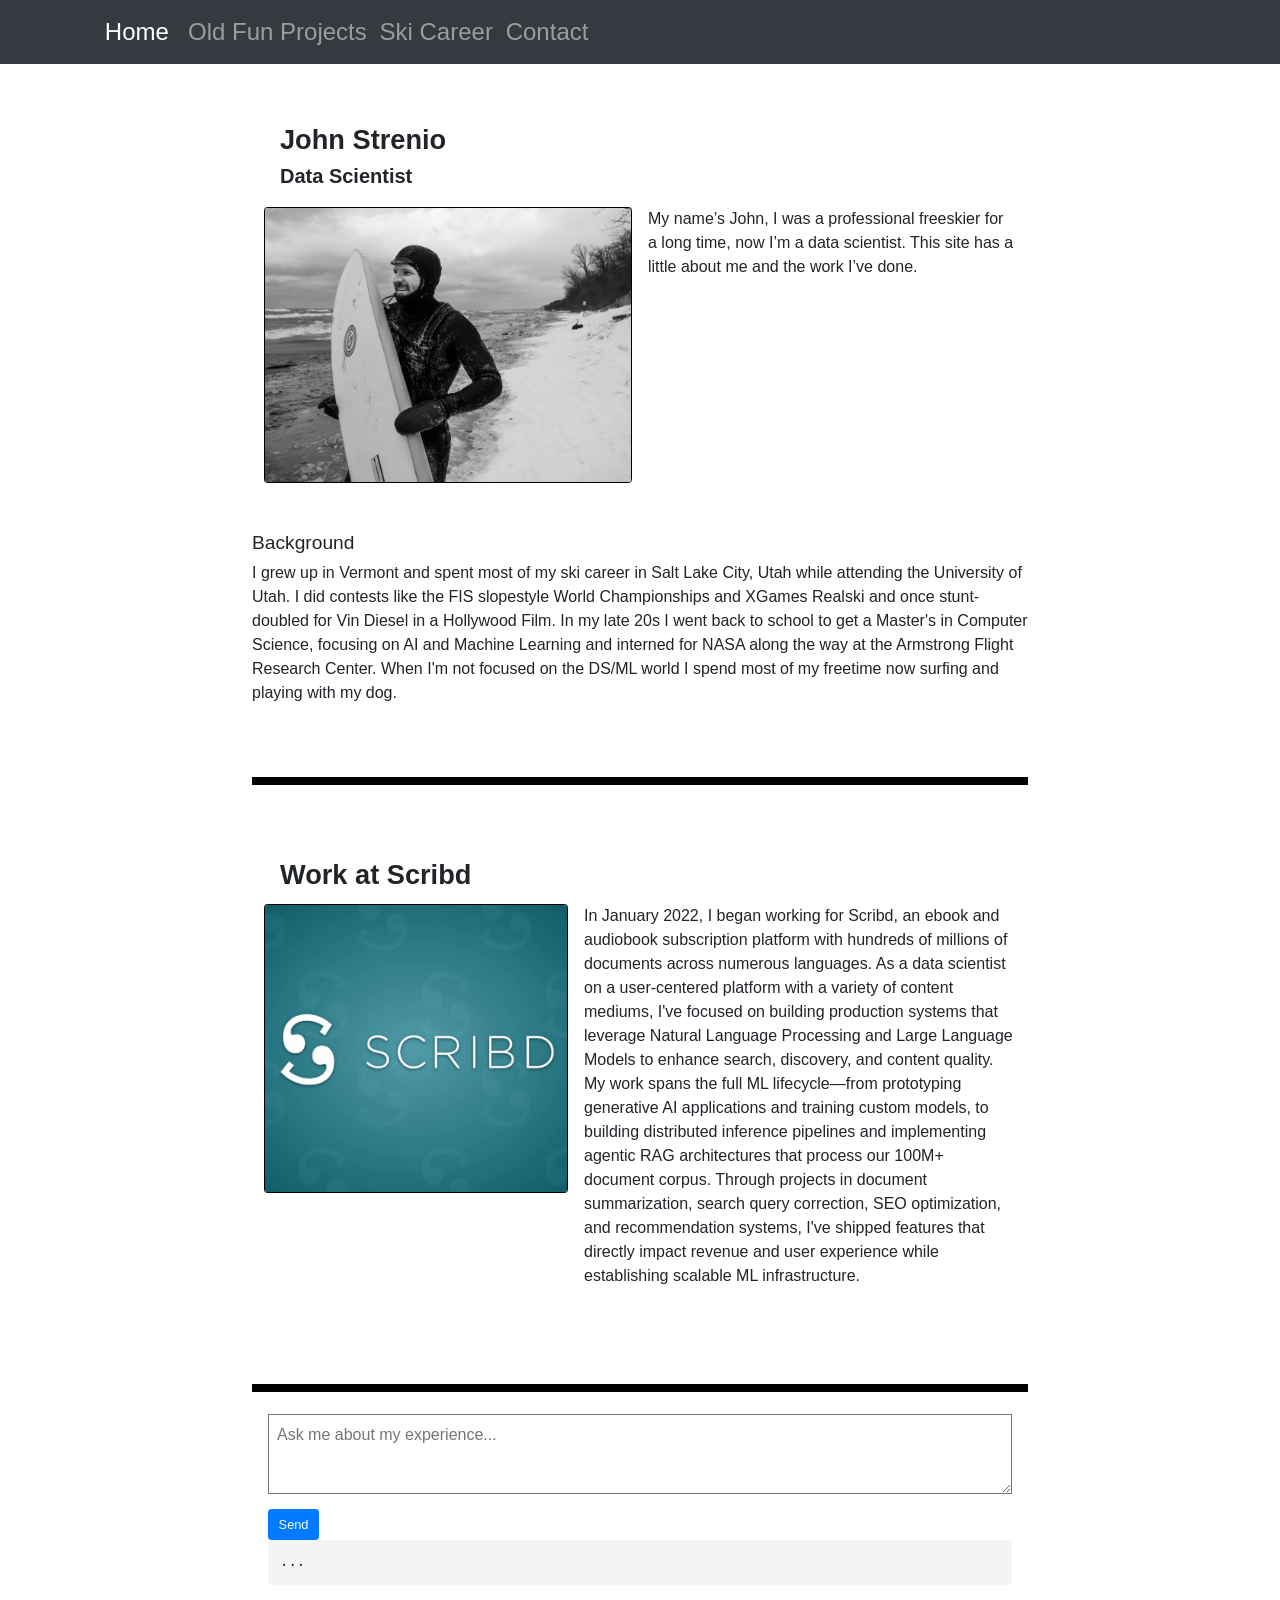
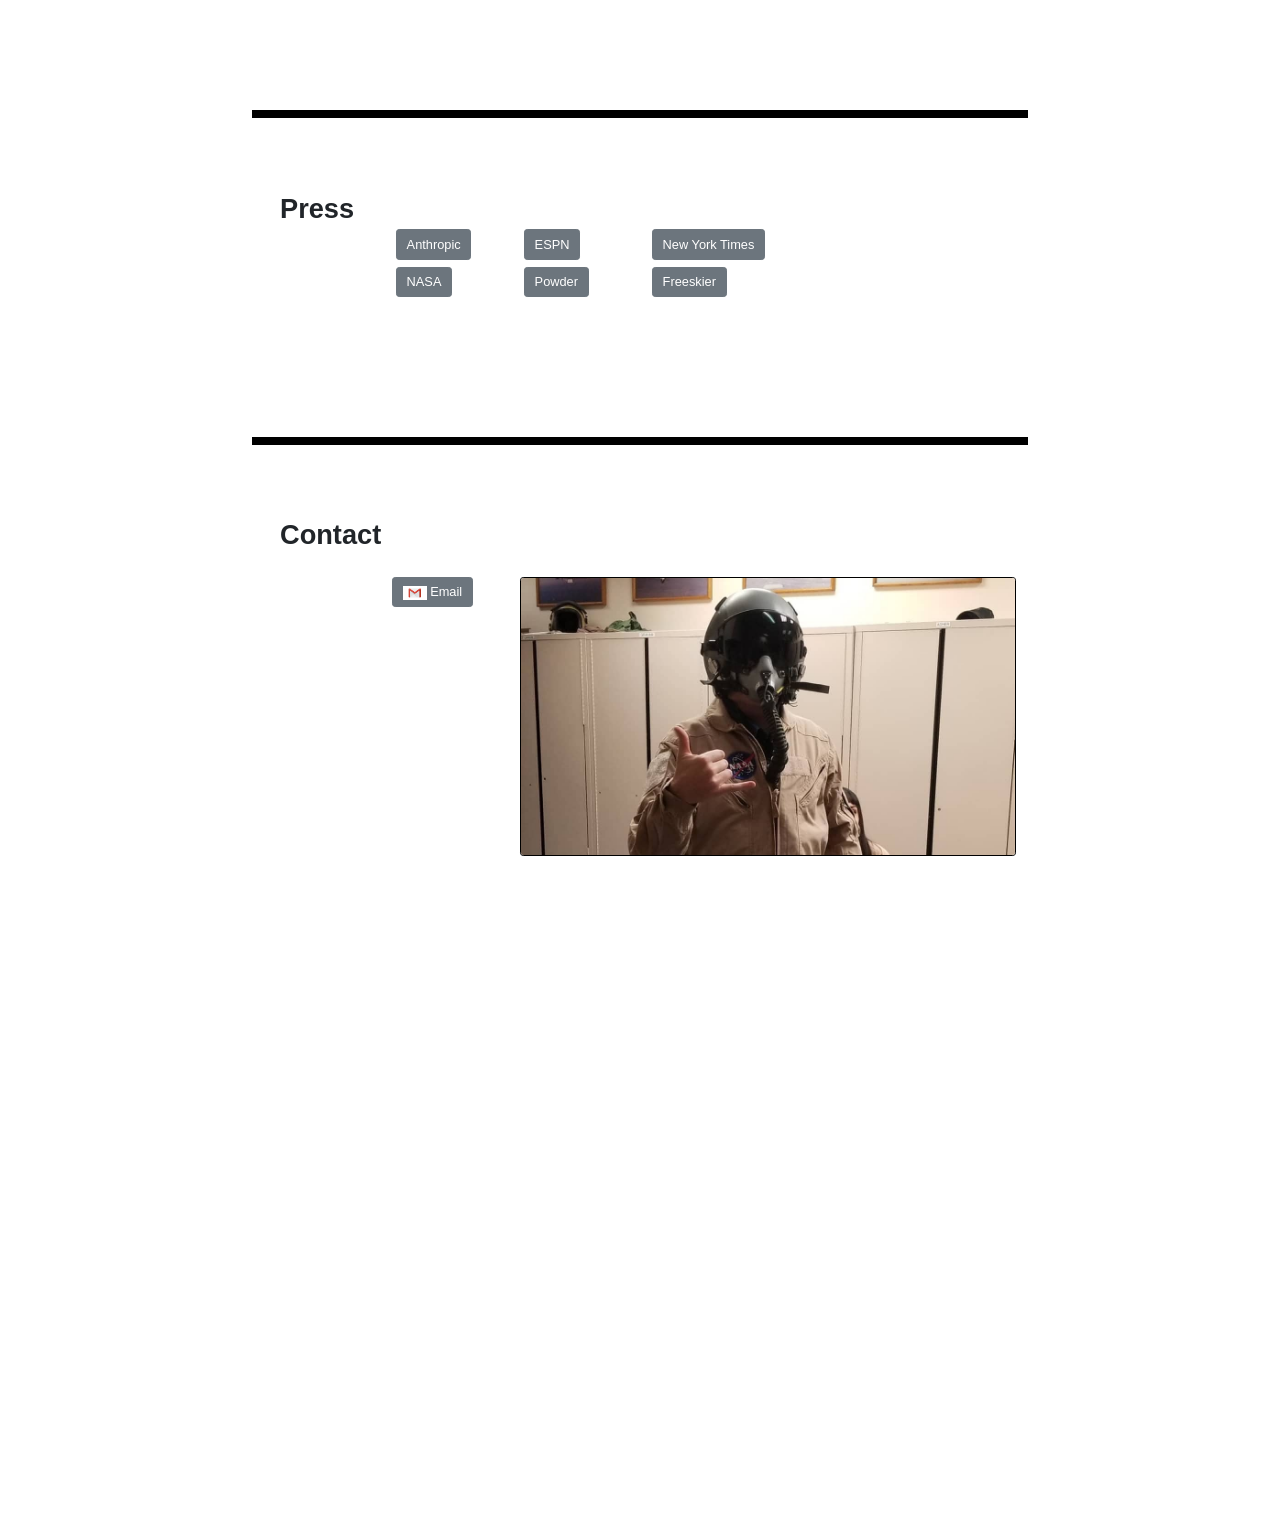
==== index.html @ f80a0fcf "Update index.html" ====
<!doctype html>

<html lang="en">
<head>
  <meta charset="utf-8">

  <title>JohnStrenio.com</title>
  <meta name="description">
  <meta name="author" content="SitePoint">

  <!--Bootstrap-->
  <link
  rel="stylesheet"
  href="https://stackpath.bootstrapcdn.com/bootstrap/4.4.1/css/bootstrap.min.css"
  integrity="sha384-Vkoo8x4CGsO3+Hhxv8T/Q5PaXtkKtu6ug5TOeNV6gBiFeWPGFN9MuhOf23Q9Ifjh"
  crossorigin="anonymous"
/>
<!--Required Scripts for Bootstrap as per 4.4 documentation-->
<script
  src="https://code.jquery.com/jquery-3.4.1.slim.min.js"
  integrity="sha384-J6qa4849blE2+poT4WnyKhv5vZF5SrPo0iEjwBvKU7imGFAV0wwj1yYfoRSJoZ+n"
  crossorigin="anonymous"
></script>
<script
  src="https://cdn.jsdelivr.net/npm/popper.js@1.16.0/dist/umd/popper.min.js"
  integrity="sha384-Q6E9RHvbIyZFJoft+2mJbHaEWldlvI9IOYy5n3zV9zzTtmI3UksdQRVvoxMfooAo"
  crossorigin="anonymous"
></script>
<script
  src="https://stackpath.bootstrapcdn.com/bootstrap/4.4.1/js/bootstrap.min.js"
  integrity="sha384-wfSDF2E50Y2D1uUdj0O3uMBJnjuUD4Ih7YwaYd1iqfktj0Uod8GCExl3Og8ifwB6"
  crossorigin="anonymous"
></script>

  <link rel="stylesheet" href="index.css?v=1.0">
  <script src="index.js"></script>
  <link rel="shortcut icon" href="favicon12.png" type="image/png" />
  
</head>

<!-- Google tag (gtag.js) -->
<script async src="https://www.googletagmanager.com/gtag/js?id=G-HTJ686P290"></script>
<script>
  history = [{ q: lastQuestion, a: lastAnswer }];
  window.dataLayer = window.dataLayer || [];
  function gtag(){dataLayer.push(arguments);}
  gtag('js', new Date());

  gtag('config', 'G-HTJ686P290');
</script>

<body class="body entire-webpage">
  <nav class="navbar fixed-top navbar-expand-lg navbar-dark bg-dark">
    <div class="container navbar_container">

      <a class="navbar-brand" href="index.html">Home</a>
      <button class="navbar-toggler" type="button" data-toggle="collapse" data-target="#navbarSupportedContent" aria-controls="navbarSupportedContent" aria-expanded="false" aria-label="Toggle navigation">
        <span class="navbar-toggler-icon"></span>
      </button>
    
      <div class="collapse navbar-collapse" id="navbarSupportedContent">
        <ul class="navbar-nav mr-auto">
          <li class="nav-item">
            <a class="nav-link text-nowrap" href="projects.html">Old Fun Projects</a>
          </li>
          <li class="nav-item">
            <a class="nav-link text-nowrap" href="ski.html">Ski Career</a>
          </li>
          <li class="nav-item">
            <a class="nav-link text-nowrap" href="index.html#contact">Contact</a>
          </li>
        </ul>
      </div>

    </div>
  </nav>


<div class="container bg-grey">

  <div class="section">
    <div class="row">
      <div class="col header">
        John Strenio 
      </div>
    </div>
    <div class="row">
      <div class="header2 col">
        Data Scientist 
      </div>
    </div>
    <div class="row">
      <div class="col col-6"> 
        <img src="images/lake_surf.jpg" class="img-fluid rounded" alt="Responsive image">
      </div>
      <div class="col col-6">
        My name’s John, I was a professional freeskier for a long time, now I’m a data scientist. This site has a little about me and the work I’ve done.
      </div>
    </div>
  </div>


  <h4>Background</h4>
  I grew up in Vermont and spent most of my ski career in Salt Lake City, Utah while attending the University of Utah. I did contests like the FIS slopestyle World Championships and XGames Realski and once stunt-doubled for Vin Diesel in a Hollywood Film.
  In my late 20s I went back to school to get a Master's in Computer Science, focusing on AI and Machine Learning and interned for NASA along the way at the Armstrong Flight Research Center.
  When I'm not focused on the DS/ML world I spend most of my freetime now surfing and playing with my dog.

  <h3 class="full-width"><div class="bar">&nbsp</div></h3>


  <div class="section">
    <a name="nasa"></a>
    <div class="row">
      <div class="col header">Work at Scribd</div>
    </div>
    <div class="row">
      <div class="col col-5">
        <img src="images/scribd_logo.jpg" class="img-fluid rounded" alt="Responsive image">
      </div>
      <div class="col col-7">
        In January 2022, I began working for Scribd, an ebook and audiobook subscription platform with hundreds of millions of documents across numerous languages. As a data scientist on a user-centered platform with a variety of content mediums, I've focused on building production systems that leverage Natural Language Processing and Large Language Models to enhance search, discovery, and content quality. My work spans the full ML lifecycle—from prototyping generative AI applications and training custom models, to building distributed inference pipelines and implementing agentic RAG architectures that process our 100M+ document corpus. Through projects in document summarization, search query correction, SEO optimization, and recommendation systems, I've shipped features that directly impact revenue and user experience while establishing scalable ML infrastructure.
      </div>
    </div>
  </div>

  <h3 class="full-width"><div class="bar">&nbsp</div></h3>

<!-- Put this CSS in your <head> to fix the wrapping and size -->
<style>
  #q { width: 100%; height: 100px; margin-bottom: 10px; padding: 10px; }
  #out { 
    white-space: pre-wrap; 
    word-wrap: break-word; 
    background: #f4f4f4; 
    padding: 15px; 
    border-radius: 5px; 
    width: 100%;
    min-height: 50px;
  }
</style>

<div class="section">
  <textarea id="q" placeholder="Ask me about my experience..."></textarea>
  <button class="btn btn-primary" onclick="ask()">Send</button>
  <pre id="out">...</pre>
</div>

<script>
let lastQA = null;

async function ask() {
  const q = document.getElementById("q").value;
  const out = document.getElementById("out");
  out.textContent = "Thinking...";

  const res = await fetch("https://jstrenio-github-io.vercel.app/api/chat", {
    method: "POST",
    headers: { "Content-Type": "application/json" },
    body: JSON.stringify({ question: q })
    // body: JSON.stringify({
    //   question: q,
    //   history: lastQA ? [lastQA] : []
    // })
  });

  const data = await res.json();

  out.textContent = data.answer || "No response received.";

  // store last Q/A AFTER response
  
  lastQA = { q: q, a: data.answer };
}
</script>

  <h3 class="full-width"><div class="bar">&nbsp</div></h3>


  <div class="section">
    <div class="row">
      <div class="col header">Press</div>
    </div>

    <!-- Row 1 -->
    <div class="row g-2">
      <div class="col-2">&nbsp;</div>

      <div class="col-2">
        <a class="btn btn-secondary" href="https://www.anthropic.com/customers/scribd" target="_blank">Anthropic</a>
      </div>

      <div class="col-2">
        <a class="btn btn-secondary" href="https://web.archive.org/web/20111024145940/http://espn.go.com/action/freeskiing/blog/_/post/7140792/lj-strenio-traveling-circus" target="_blank">ESPN</a>
      </div>

      <div class="col-2">
        <a class="btn btn-secondary text-nowrap" href="https://www.nytimes.com/2017/01/18/movies/xxx-the-return-of-xander-cage-extreme-stunts-vin-diesel.html" target="_blank">New York Times</a>
      </div>

      <div class="col-2">&nbsp;</div>
      <div class="col-2">&nbsp;</div>
    </div>

    <!-- Row 2 -->
    <div class="row g-2 mt-2">
      <div class="col-2">&nbsp;</div>

      <div class="col-2">
        <a class="btn btn-secondary" href="https://ntrs.nasa.gov/citations/20190034168" target="_blank">NASA</a>
      </div>

      <div class="col-2">
        <a class="btn btn-secondary" href="https://web.archive.org/web/20190812235729/https://www.powder.com/interview/urban-ski-legend-lj-strenio-is-going-to-work-for-nasa/" target="_blank">Powder</a>
      </div>

      <div class="col-2">
        <a class="btn btn-secondary" href="https://freeskier.com/videos/every-single-crash-from-the-making-of-lj-strenios-x-games-real-ski-edit" target="_blank">Freeskier</a>
      </div>

      <div class="col-2">&nbsp;</div>
      <div class="col-2">&nbsp;</div>
    </div>
  </div>


  <h3 class="full-width"><div class="bar">&nbsp</div></h3>


  <div class="section" id="contact">
    <div class="row">
      <div class="col header">Contact</div>
    </div>

    <div class="row mt-3">
      <div class="col col-2"></div>

      <div class="col col-2">
        <a class="btn btn-secondary" href="mailto:johnstrenio@gmail.com" target="_blank">
          <img src="images/gmail.jpg" width="30" /> Email
        </a>
      </div>

      <div class="col col-8">
        <img src="images/shaka.jpg" class="img-fluid rounded" alt="Responsive image">
      </div>
    </div>
  </div>

</div>

</body>

</html>
---- index.css ----
.body {
    background-color: white;
    padding-top: 70px;
    /* background-image: url('images/rainier2b.jpg'); */
    font-size: 20px;
    
  }

  .section {
    min-height: 300px;
    padding: 20px;

  }

  .col {
      /* border: solid black 1px; */
      background: white;
      padding: 10px;
  }

  .img-fluid {
    border: 1px solid black;
    margin: auto;
    margin-bottom: 30px;

  }

  .video {
    border: 1px solid black;
    display: block;
    margin: 0 auto;
    margin-bottom: 60px;
  }

  .header {
      font-size: 34px;
      font-weight: bold;
      padding-left: 30px;
      padding-top: 60px;
      padding-bottom: 0px;
  }

  .header2 {
    font-size: 25px;
    font-weight: bold;
    padding-left: 30px;
    background: white;
    padding-top: 0px;
}

  .project_header {
    font-size: 26px;
    font-weight: bold;
    padding-top: 50px;
    background: white;
    border-top: 10px solid white;
    border-left: 10px solid white;
    border-right: 10px solid white;
}

  .carousel-control-prev-icon,
.carousel-control-next-icon {
  height: 100px;
  width: 100px;
  background-size: 100%, 100%;
  background-image: none;
}

.carousel-control-next-icon:after
{
  content: '>';
  font-size: 55px;
  color: black;
}

.carousel-control-prev-icon:after {
  content: '<';
  font-size: 55px;
  color: black;
}

.carousel-indicators li {
    display: inline-block;
    width: 12%;
    height: 10px;
    margin: 2px;
    background-color: #000000;  
}
.carousel-indicators .active {
    width: 12%;
    height: 10px;
    margin: 2px;
    background-color: #000000;
}

.navbar {
  font-size: 100%;
  min-height: 80px;

}

.navbar-brand{
  font-size: 100% !important;
}
/* ======================================= */
.dropdown-submenu{
  position: relative;
}
.dropdown-submenu a::after{
  transform: rotate(-90deg);
  position: absolute;
  right: 3px;
  top: 40%;
}
.dropdown-submenu:hover .dropdown-menu, .dropdown-submenu:focus .dropdown-menu{
  display: flex;
  flex-direction: column;
  position: absolute !important;
  margin-top: -30px;
  left: 100%;
}
@media (max-width: 992px) {
  .dropdown-menu{
      width: 50%;
  }
  .dropdown-menu .dropdown-submenu{
      width: auto;
  }
}


.entire-webpage{
  zoom: 0.8;
}
/* =================================================== */

@media (min-width: 768px) {
   .container, .container-lg, .container-md, .container-sm, .container-xl {
    max-width: 100%;
    font-size: 135%; 
  }
  .navbar_container {
    margin-left: 20px;
    margin-right: 20px;
    width: 90%;
  }
}

@media (min-width: 992px) {
   .container, .container-lg, .container-md, .container-sm, .container-xl {
    max-width: 1000px;
    font-size: 100%;
  }
  .navbar_container {
    margin-left: 20px;
    width: 40%;
    max-height:30px;
  }
}

@media (min-width: 576px) {
  .navbar_container {
    margin-left: 100px;
    margin-right: 100px;
  }
  .navbar-toggler-icon {
    height: 100px !important;
    width: 80px !important;
  }
  .navbar .container, .container-lg, .container-md, .container-sm, .container-xl {
    max-width: 100%;
    font-size: 30px !important;
  }
  .navbar-brand .navbar-toggler .icon-bar{
    font-size: 200% !important;
    height: 100px !important;
  }

}

.full-width {
  width: 100%;
  height: 10px;
  background: rgb(0, 0, 0);
  margin-top: 90px;
}
/* .wrap {
  width: 80%;
  max-width: 24em;
  margin: 150px;
  /* padding: 0.25em 0.625em; */
} */
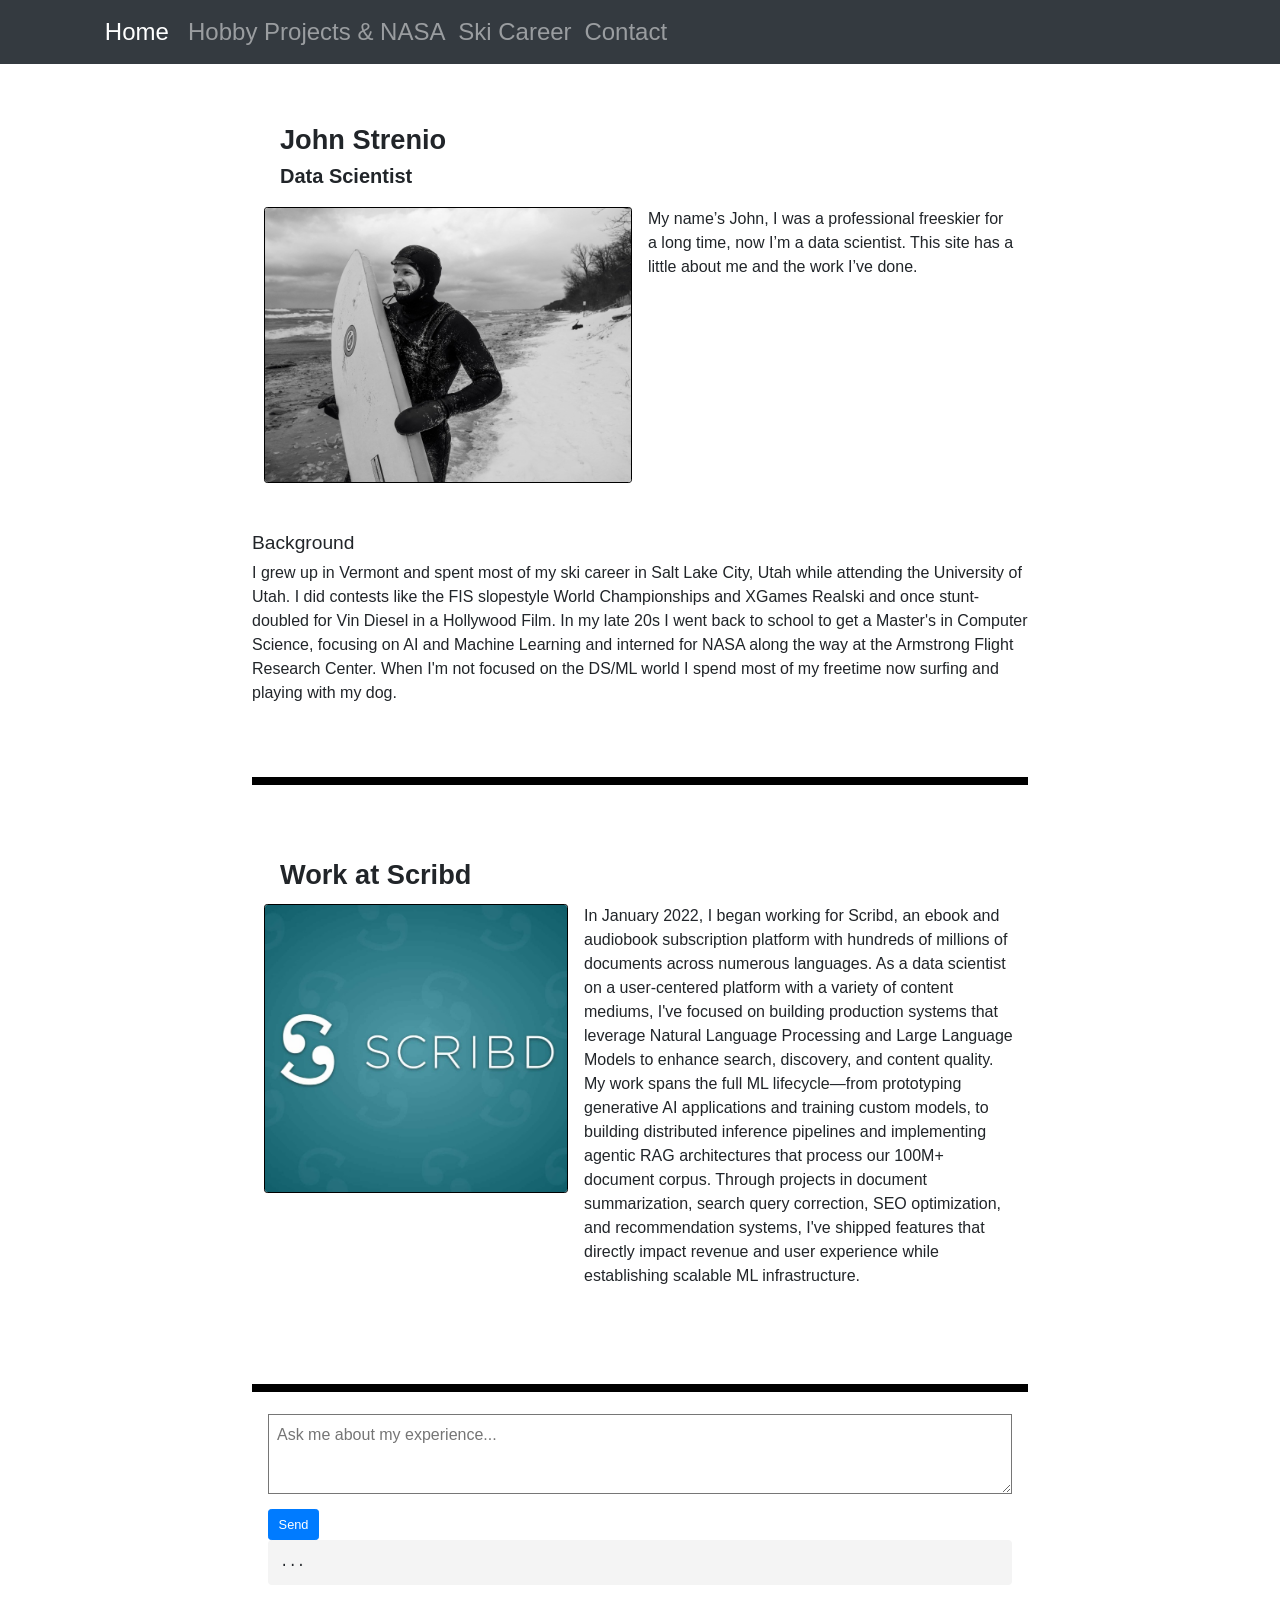
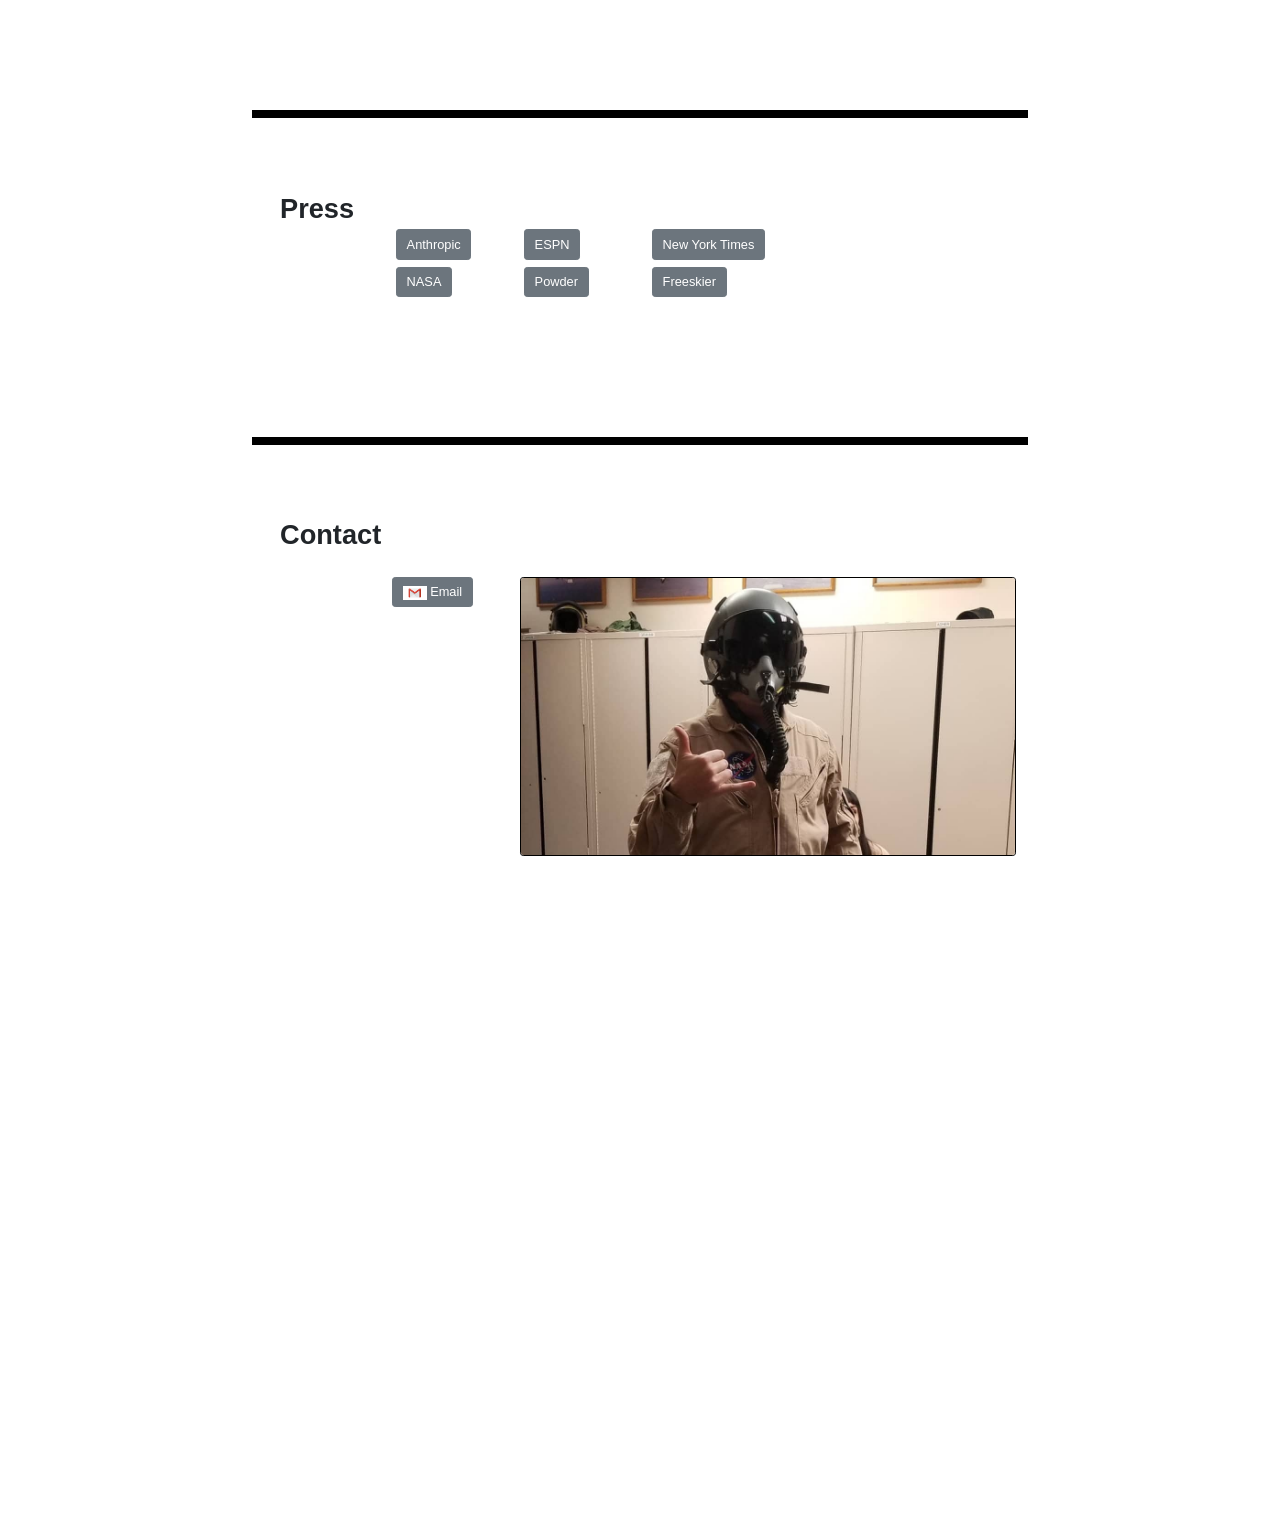
==== commit 55667d4f: "Update index.html" ====
--- a/index.html
+++ b/index.html
@@ -41,7 +41,6 @@
 <!-- Google tag (gtag.js) -->
 <script async src="https://www.googletagmanager.com/gtag/js?id=G-HTJ686P290"></script>
 <script>
-  history = [{ q: lastQuestion, a: lastAnswer }];
   window.dataLayer = window.dataLayer || [];
   function gtag(){dataLayer.push(arguments);}
   gtag('js', new Date());
@@ -61,7 +60,7 @@
       <div class="collapse navbar-collapse" id="navbarSupportedContent">
         <ul class="navbar-nav mr-auto">
           <li class="nav-item">
-            <a class="nav-link text-nowrap" href="projects.html">Old Fun Projects</a>
+            <a class="nav-link text-nowrap" href="projects.html">Hobby Projects & NASA</a>
           </li>
           <li class="nav-item">
             <a class="nav-link text-nowrap" href="ski.html">Ski Career</a>
@@ -146,30 +145,20 @@
 </div>
 
 <script>
-let lastQA = null;
-
 async function ask() {
   const q = document.getElementById("q").value;
   const out = document.getElementById("out");
   out.textContent = "Thinking...";
 
+  // Points specifically to your production Vercel API
   const res = await fetch("https://jstrenio-github-io.vercel.app/api/chat", {
     method: "POST",
     headers: { "Content-Type": "application/json" },
     body: JSON.stringify({ question: q })
-    // body: JSON.stringify({
-    //   question: q,
-    //   history: lastQA ? [lastQA] : []
-    // })
   });
 
   const data = await res.json();
-
   out.textContent = data.answer || "No response received.";
-
-  // store last Q/A AFTER response
-  
-  lastQA = { q: q, a: data.answer };
 }
 </script>
 
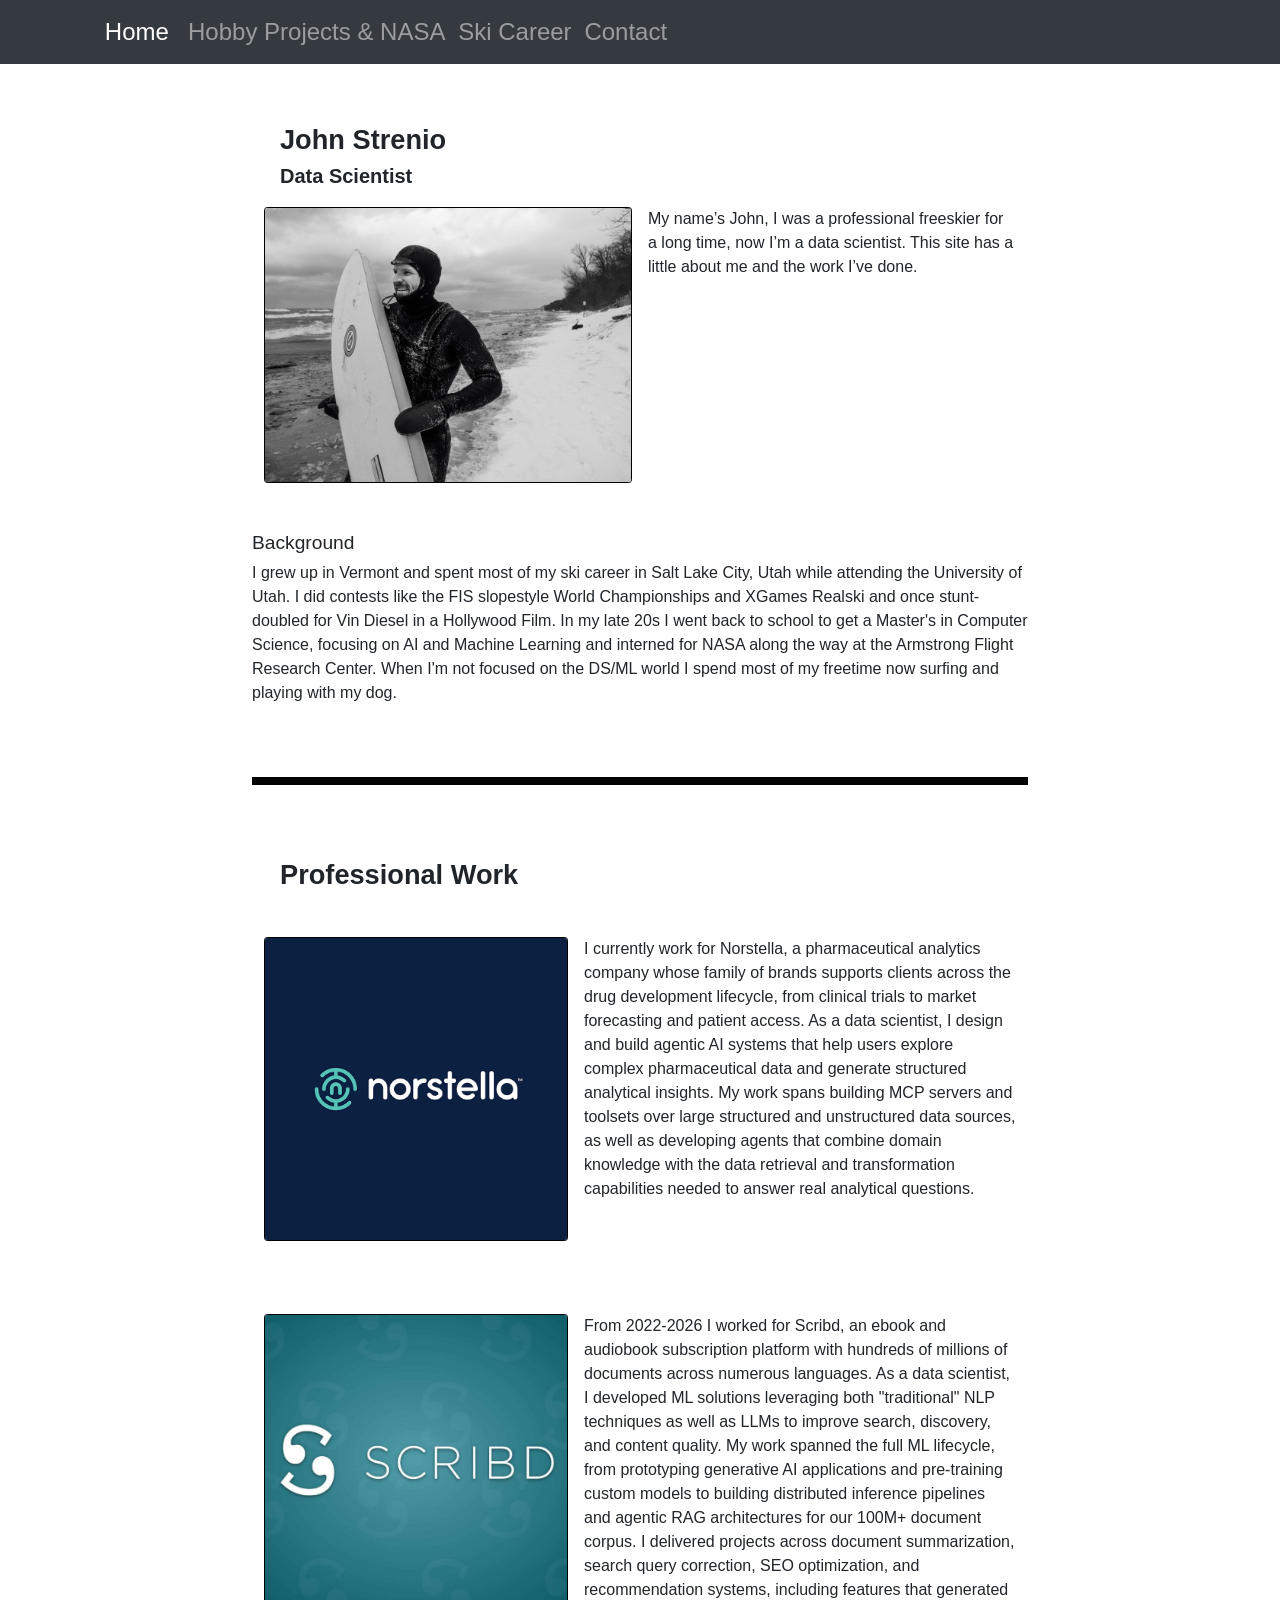
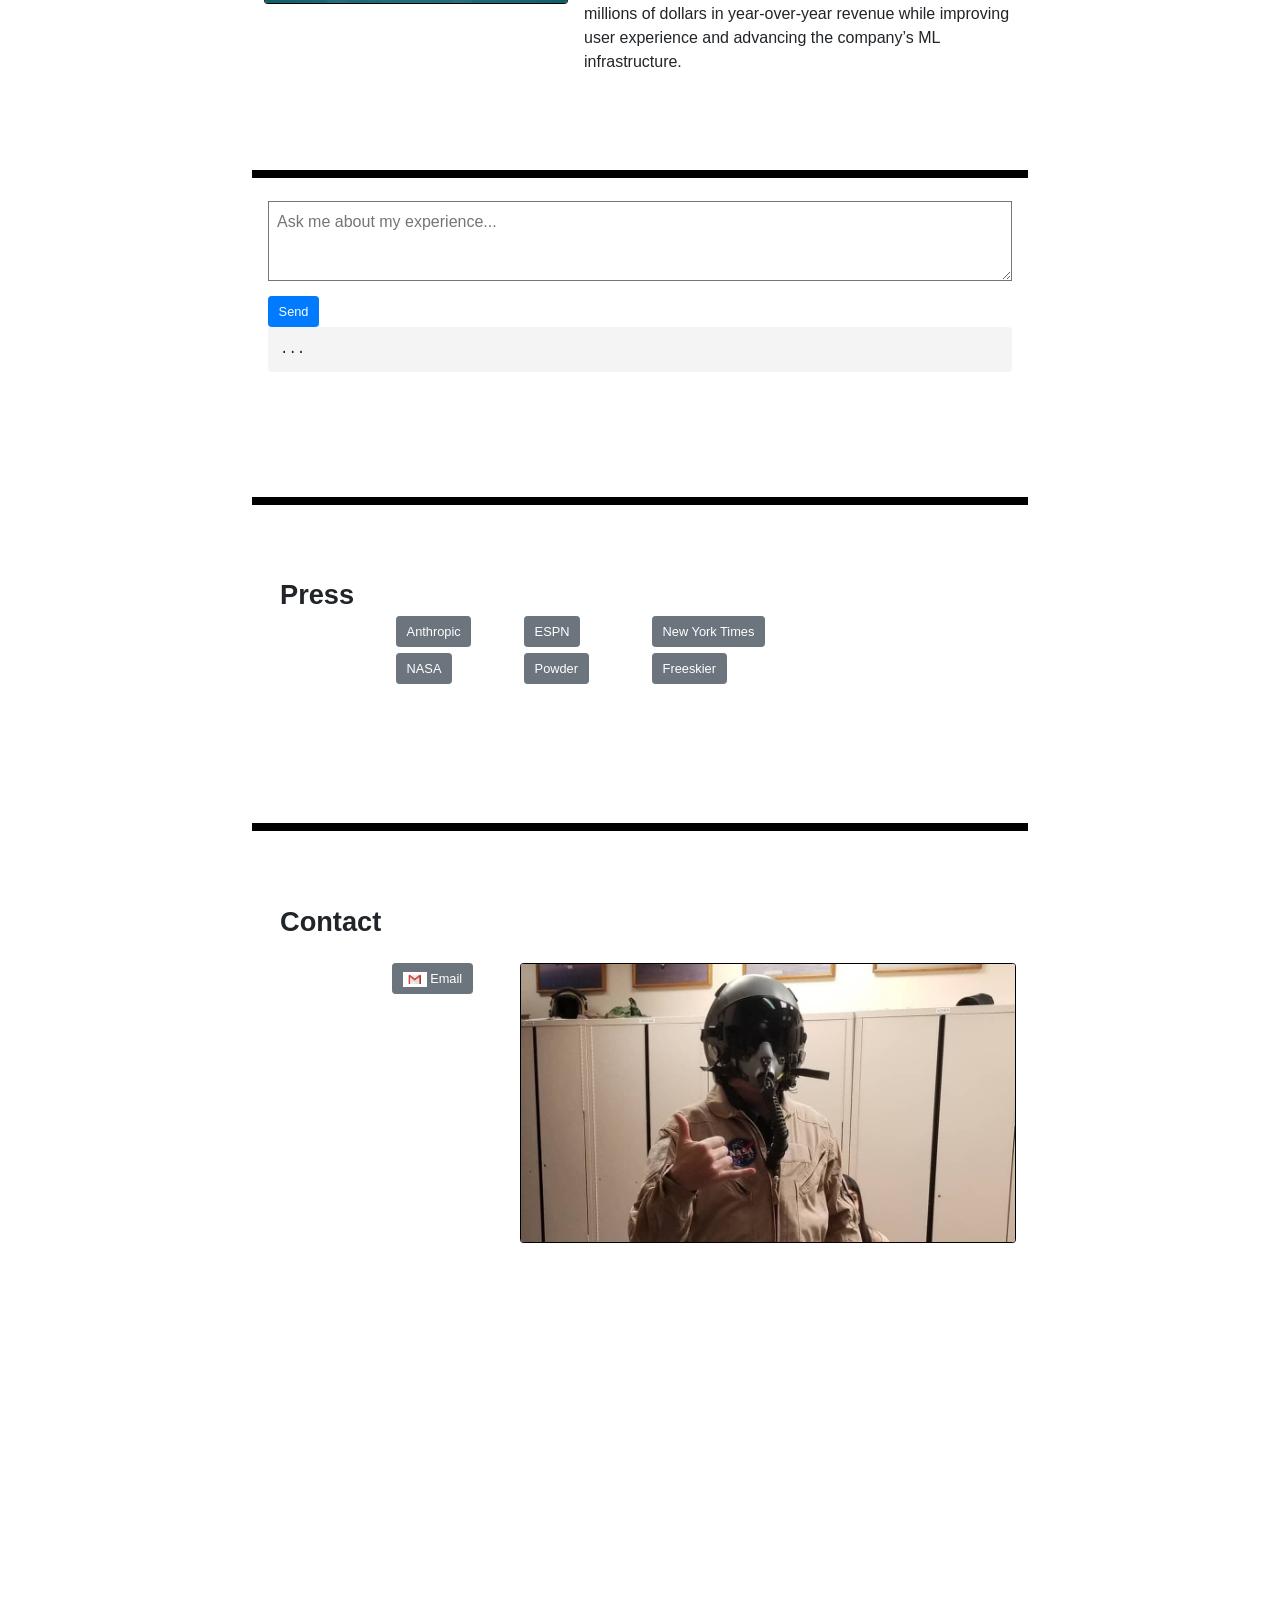
==== commit aa6343ca: "updated work experinece" ====
--- a/index.html
+++ b/index.html
@@ -110,14 +110,25 @@
   <div class="section">
     <a name="nasa"></a>
     <div class="row">
-      <div class="col header">Work at Scribd</div>
-    </div>
+      <div class="col header">Professional Work</div>
+    </div>
+    <h3>&nbsp &nbsp</h3>
+    <div class="row">
+      <div class="col col-5">
+        <img src="images/norstella_logo.jpg" class="img-fluid rounded" alt="Responsive image">
+      </div>
+      <div class="col col-7">
+        I currently work for Norstella, a pharmaceutical analytics company whose family of brands supports clients across the drug development lifecycle, from clinical trials to market forecasting and patient access. As a data scientist, I design and build agentic AI systems that help users explore complex pharmaceutical data and generate structured analytical insights. My work spans building MCP servers and toolsets over large structured and unstructured data sources, as well as developing agents that combine domain knowledge with the data retrieval and transformation capabilities needed to answer real analytical questions.
+      </div>
+    </div>
+    <h3>&nbsp &nbsp</h3>
+
     <div class="row">
       <div class="col col-5">
         <img src="images/scribd_logo.jpg" class="img-fluid rounded" alt="Responsive image">
       </div>
       <div class="col col-7">
-        In January 2022, I began working for Scribd, an ebook and audiobook subscription platform with hundreds of millions of documents across numerous languages. As a data scientist on a user-centered platform with a variety of content mediums, I've focused on building production systems that leverage Natural Language Processing and Large Language Models to enhance search, discovery, and content quality. My work spans the full ML lifecycle—from prototyping generative AI applications and training custom models, to building distributed inference pipelines and implementing agentic RAG architectures that process our 100M+ document corpus. Through projects in document summarization, search query correction, SEO optimization, and recommendation systems, I've shipped features that directly impact revenue and user experience while establishing scalable ML infrastructure.
+        From 2022-2026 I worked for Scribd, an ebook and audiobook subscription platform with hundreds of millions of documents across numerous languages. As a data scientist, I developed ML solutions leveraging both "traditional" NLP techniques as well as LLMs to improve search, discovery, and content quality. My work spanned the full ML lifecycle, from prototyping generative AI applications and pre-training custom models to building distributed inference pipelines and agentic RAG architectures for our 100M+ document corpus. I delivered projects across document summarization, search query correction, SEO optimization, and recommendation systems, including features that generated millions of dollars in year-over-year revenue while improving user experience and advancing the company’s ML infrastructure.
       </div>
     </div>
   </div>
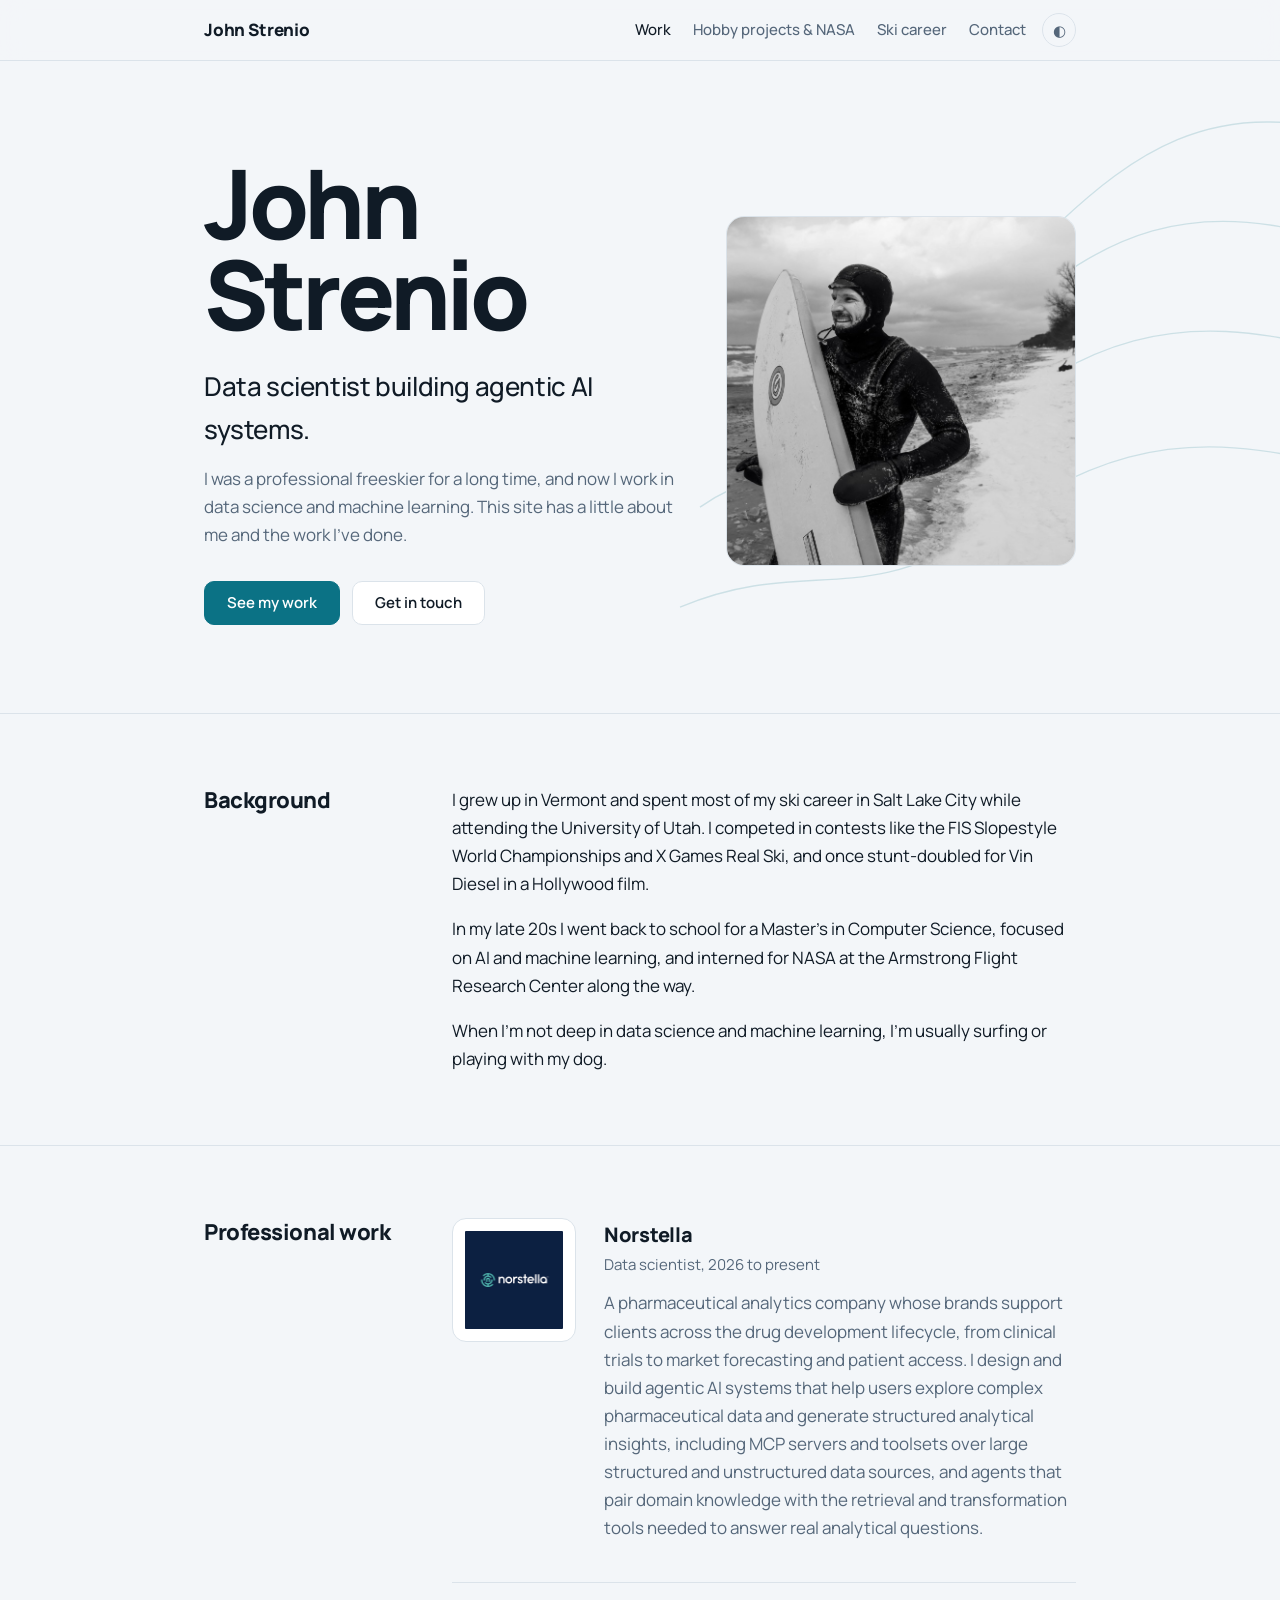
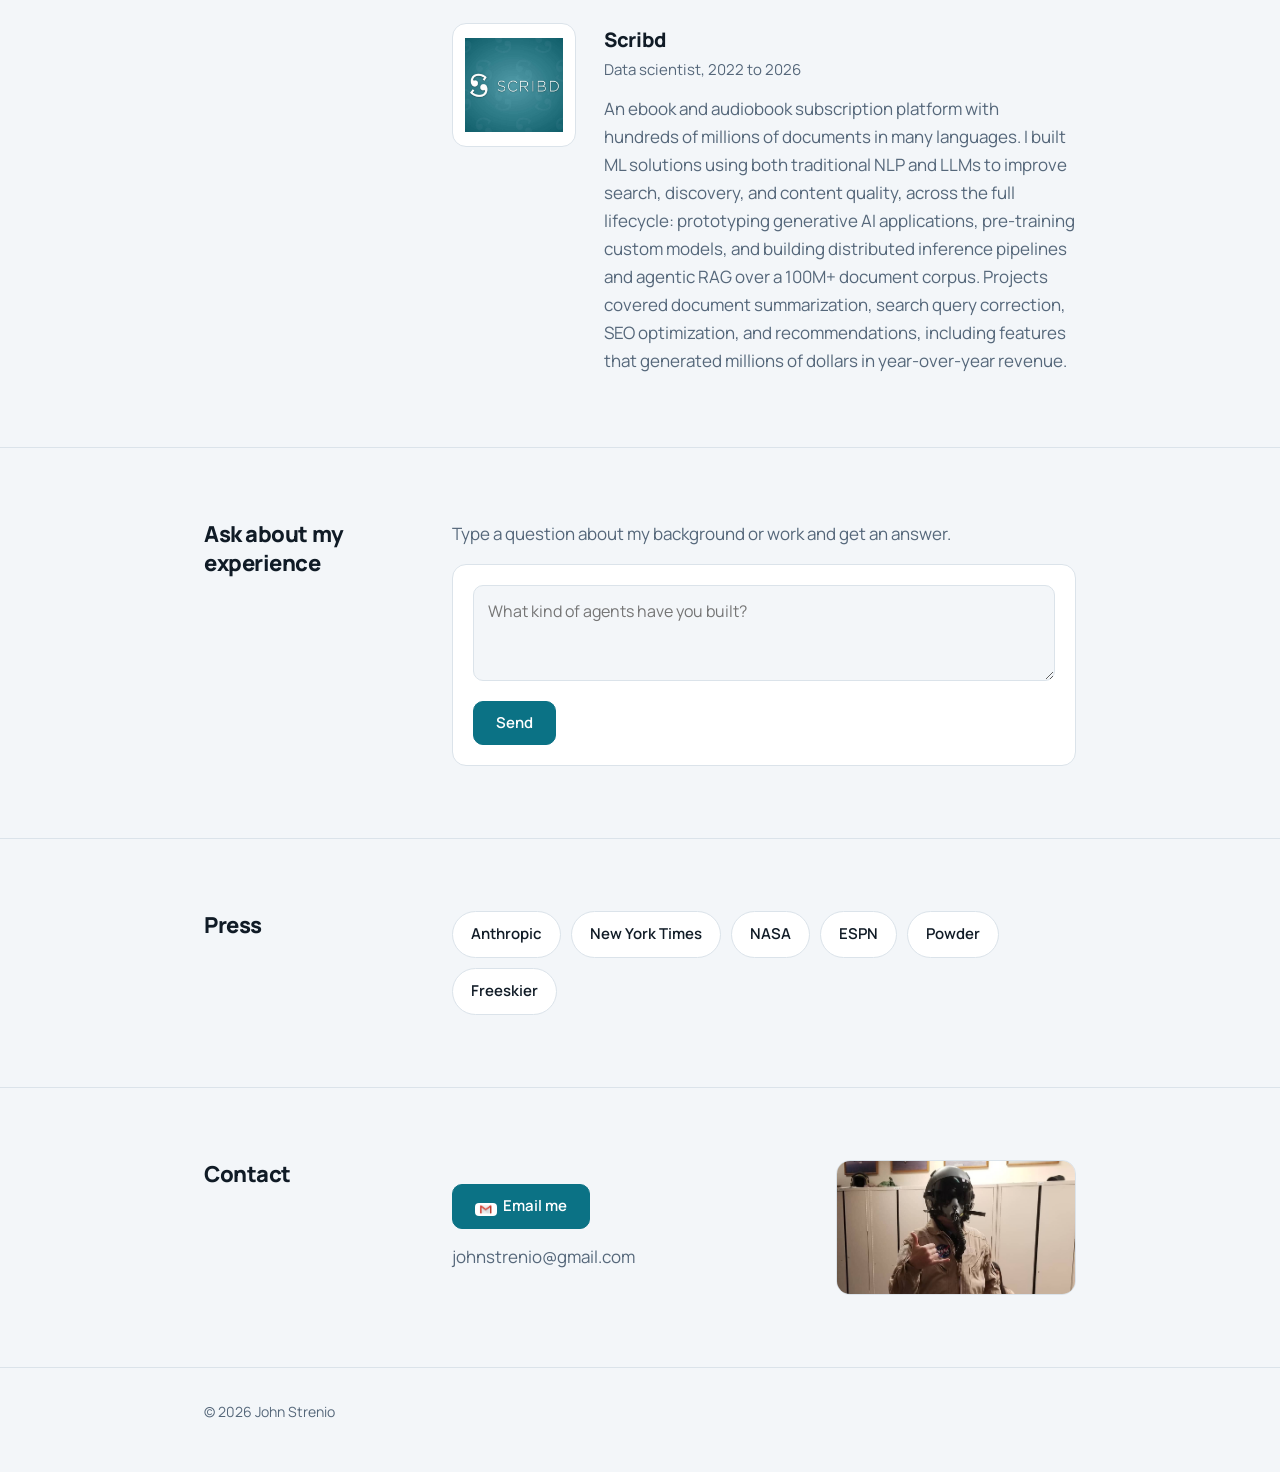
==== commit 5f4c39f6: "restyling" ====
--- a/index.html
+++ b/index.html
@@ -1,253 +1,94 @@
 <!doctype html>
-
 <html lang="en">
 <head>
-  <meta charset="utf-8">
+<meta charset="utf-8">
+<meta name="viewport" content="width=device-width, initial-scale=1">
+<title>John Strenio | Data Scientist</title>
+<meta name="description" content="John Strenio is a data scientist building agentic AI systems. Former professional freeskier.">
+<link rel="shortcut icon" href="favicon12.png" type="image/png">
+<link rel="preconnect" href="https://fonts.googleapis.com">
+<link rel="preconnect" href="https://fonts.gstatic.com" crossorigin>
+<link href="https://fonts.googleapis.com/css2?family=Manrope:wght@400;500;600;800&display=swap" rel="stylesheet">
 
-  <title>JohnStrenio.com</title>
-  <meta name="description">
-  <meta name="author" content="SitePoint">
-
-  <!--Bootstrap-->
-  <link
-  rel="stylesheet"
-  href="https://stackpath.bootstrapcdn.com/bootstrap/4.4.1/css/bootstrap.min.css"
-  integrity="sha384-Vkoo8x4CGsO3+Hhxv8T/Q5PaXtkKtu6ug5TOeNV6gBiFeWPGFN9MuhOf23Q9Ifjh"
-  crossorigin="anonymous"
-/>
-<!--Required Scripts for Bootstrap as per 4.4 documentation-->
-<script
-  src="https://code.jquery.com/jquery-3.4.1.slim.min.js"
-  integrity="sha384-J6qa4849blE2+poT4WnyKhv5vZF5SrPo0iEjwBvKU7imGFAV0wwj1yYfoRSJoZ+n"
-  crossorigin="anonymous"
-></script>
-<script
-  src="https://cdn.jsdelivr.net/npm/popper.js@1.16.0/dist/umd/popper.min.js"
-  integrity="sha384-Q6E9RHvbIyZFJoft+2mJbHaEWldlvI9IOYy5n3zV9zzTtmI3UksdQRVvoxMfooAo"
-  crossorigin="anonymous"
-></script>
-<script
-  src="https://stackpath.bootstrapcdn.com/bootstrap/4.4.1/js/bootstrap.min.js"
-  integrity="sha384-wfSDF2E50Y2D1uUdj0O3uMBJnjuUD4Ih7YwaYd1iqfktj0Uod8GCExl3Og8ifwB6"
-  crossorigin="anonymous"
-></script>
-
-  <link rel="stylesheet" href="index.css?v=1.0">
-  <script src="index.js"></script>
-  <link rel="shortcut icon" href="favicon12.png" type="image/png" />
-  
+<link rel="stylesheet" href="site.css?v=2">
+<script>try{var t=localStorage.getItem("theme");if(t)document.documentElement.setAttribute("data-theme",t)}catch(e){}</script>
+<script async src="https://www.googletagmanager.com/gtag/js?id=G-HTJ686P290"></script>
+<script>window.dataLayer=window.dataLayer||[];function gtag(){dataLayer.push(arguments);}gtag('js',new Date());gtag('config','G-HTJ686P290');</script>
 </head>
-
-<!-- Google tag (gtag.js) -->
-<script async src="https://www.googletagmanager.com/gtag/js?id=G-HTJ686P290"></script>
-<script>
-  window.dataLayer = window.dataLayer || [];
-  function gtag(){dataLayer.push(arguments);}
-  gtag('js', new Date());
-
-  gtag('config', 'G-HTJ686P290');
-</script>
-
-<body class="body entire-webpage">
-  <nav class="navbar fixed-top navbar-expand-lg navbar-dark bg-dark">
-    <div class="container navbar_container">
-
-      <a class="navbar-brand" href="index.html">Home</a>
-      <button class="navbar-toggler" type="button" data-toggle="collapse" data-target="#navbarSupportedContent" aria-controls="navbarSupportedContent" aria-expanded="false" aria-label="Toggle navigation">
-        <span class="navbar-toggler-icon"></span>
-      </button>
-    
-      <div class="collapse navbar-collapse" id="navbarSupportedContent">
-        <ul class="navbar-nav mr-auto">
-          <li class="nav-item">
-            <a class="nav-link text-nowrap" href="projects.html">Hobby Projects & NASA</a>
-          </li>
-          <li class="nav-item">
-            <a class="nav-link text-nowrap" href="ski.html">Ski Career</a>
-          </li>
-          <li class="nav-item">
-            <a class="nav-link text-nowrap" href="index.html#contact">Contact</a>
-          </li>
-        </ul>
+<body data-page="home">
+<header class="nav">
+  <div class="wrap">
+    <a class="brand" href="index.html">John Strenio</a>
+    <div class="nav-right">
+      <nav class="links" id="links" aria-label="Main"><a href="index.html#work" aria-current="page">Work</a><a href="projects.html">Hobby projects &amp; NASA</a><a href="ski.html">Ski career</a><a href="index.html#contact">Contact</a></nav>
+      <button class="icon-btn" id="theme" type="button" aria-label="Toggle light and dark theme">&#9680;</button>
+      <button class="icon-btn menu" id="menu" type="button" aria-label="Menu" aria-expanded="false" aria-controls="links">&#9776;</button>
+    </div>
+  </div>
+</header>
+<main>
+  <div class="hero">
+    <svg class="contours" viewBox="0 0 720 600" aria-hidden="true" focusable="false">
+      <path d="M40 520C160 470 220 520 330 450S520 330 700 380"/><path d="M60 420C160 350 240 420 340 340S530 215 700 265"/>
+      <path d="M130 320C210 240 280 310 370 230S550 105 700 155"/><path d="M240 220C300 145 350 200 420 135S570 10 700 45"/>
+    </svg>
+    <div class="wrap">
+      <div>
+        <h1>John<br>Strenio</h1>
+        <p class="role">Data scientist building agentic AI systems.</p>
+        <p class="intro">I was a professional freeskier for a long time, and now I work in data science and machine learning. This site has a little about me and the work I&rsquo;ve done.</p>
+        <div class="actions"><a class="btn primary" href="#work">See my work</a><a class="btn" href="#contact">Get in touch</a></div>
       </div>
-
-    </div>
-  </nav>
-
-
-<div class="container bg-grey">
-
-  <div class="section">
-    <div class="row">
-      <div class="col header">
-        John Strenio 
-      </div>
-    </div>
-    <div class="row">
-      <div class="header2 col">
-        Data Scientist 
-      </div>
-    </div>
-    <div class="row">
-      <div class="col col-6"> 
-        <img src="images/lake_surf.jpg" class="img-fluid rounded" alt="Responsive image">
-      </div>
-      <div class="col col-6">
-        My name’s John, I was a professional freeskier for a long time, now I’m a data scientist. This site has a little about me and the work I’ve done.
-      </div>
+      <div class="photo"><img src="images/lake_surf.jpg" alt="John surfing on a lake"></div>
     </div>
   </div>
 
+  <section id="about"><div class="wrap grid"><h2>Background</h2><div class="body">
+    <p>I grew up in Vermont and spent most of my ski career in Salt Lake City while attending the University of Utah. I competed in contests like the FIS Slopestyle World Championships and X Games Real Ski, and once stunt-doubled for Vin Diesel in a Hollywood film.</p>
+    <p>In my late 20s I went back to school for a Master&rsquo;s in Computer Science, focused on AI and machine learning, and interned for NASA at the Armstrong Flight Research Center along the way.</p>
+    <p>When I&rsquo;m not deep in data science and machine learning, I&rsquo;m usually surfing or playing with my dog.</p>
+  </div></div></section>
 
-  <h4>Background</h4>
-  I grew up in Vermont and spent most of my ski career in Salt Lake City, Utah while attending the University of Utah. I did contests like the FIS slopestyle World Championships and XGames Realski and once stunt-doubled for Vin Diesel in a Hollywood Film.
-  In my late 20s I went back to school to get a Master's in Computer Science, focusing on AI and Machine Learning and interned for NASA along the way at the Armstrong Flight Research Center.
-  When I'm not focused on the DS/ML world I spend most of my freetime now surfing and playing with my dog.
+  <section id="work"><div class="wrap grid"><h2 id="nasa">Professional work</h2><div>
+    <div class="job">
+      <img class="logo" src="images/norstella_logo.jpg" alt="Norstella logo">
+      <div><h3>Norstella</h3><p class="when">Data scientist, 2026 to present</p>
+      <p>A pharmaceutical analytics company whose brands support clients across the drug development lifecycle, from clinical trials to market forecasting and patient access. I design and build agentic AI systems that help users explore complex pharmaceutical data and generate structured analytical insights, including MCP servers and toolsets over large structured and unstructured data sources, and agents that pair domain knowledge with the retrieval and transformation tools needed to answer real analytical questions.</p></div>
+    </div>
+    <div class="job">
+      <img class="logo" src="images/scribd_logo.jpg" alt="Scribd logo">
+      <div><h3>Scribd</h3><p class="when">Data scientist, 2022 to 2026</p>
+      <p>An ebook and audiobook subscription platform with hundreds of millions of documents in many languages. I built ML solutions using both traditional NLP and LLMs to improve search, discovery, and content quality, across the full lifecycle: prototyping generative AI applications, pre-training custom models, and building distributed inference pipelines and agentic RAG over a 100M+ document corpus. Projects covered document summarization, search query correction, SEO optimization, and recommendations, including features that generated millions of dollars in year-over-year revenue.</p></div>
+    </div>
+  </div></div></section>
 
-  <h3 class="full-width"><div class="bar">&nbsp</div></h3>
+  <section id="ask"><div class="wrap grid"><h2>Ask about my experience</h2><div>
+    <p class="hint">Type a question about my background or work and get an answer.</p>
+    <div class="ask">
+      <label for="q" style="position:absolute;left:-9999px">Your question</label>
+      <textarea id="q" placeholder="What kind of agents have you built?"></textarea>
+      <button class="btn primary" id="send" type="button">Send</button>
+      <p class="out" id="out" aria-live="polite"></p>
+    </div>
+  </div></div></section>
 
+  <section id="press"><div class="wrap grid"><h2>Press</h2><div class="press">
+    <a href="https://www.anthropic.com/customers/scribd" target="_blank" rel="noopener">Anthropic</a>
+    <a href="https://www.nytimes.com/2017/01/18/movies/xxx-the-return-of-xander-cage-extreme-stunts-vin-diesel.html" target="_blank" rel="noopener">New York Times</a>
+    <a href="https://ntrs.nasa.gov/citations/20190034168" target="_blank" rel="noopener">NASA</a>
+    <a href="https://web.archive.org/web/20111024145940/http://espn.go.com/action/freeskiing/blog/_/post/7140792/lj-strenio-traveling-circus" target="_blank" rel="noopener">ESPN</a>
+    <a href="https://web.archive.org/web/20190812235729/https://www.powder.com/interview/urban-ski-legend-lj-strenio-is-going-to-work-for-nasa/" target="_blank" rel="noopener">Powder</a>
+    <a href="https://freeskier.com/videos/every-single-crash-from-the-making-of-lj-strenios-x-games-real-ski-edit" target="_blank" rel="noopener">Freeskier</a>
+  </div></div></section>
 
-  <div class="section">
-    <a name="nasa"></a>
-    <div class="row">
-      <div class="col header">Professional Work</div>
-    </div>
-    <h3>&nbsp &nbsp</h3>
-    <div class="row">
-      <div class="col col-5">
-        <img src="images/norstella_logo.jpg" class="img-fluid rounded" alt="Responsive image">
-      </div>
-      <div class="col col-7">
-        I currently work for Norstella, a pharmaceutical analytics company whose family of brands supports clients across the drug development lifecycle, from clinical trials to market forecasting and patient access. As a data scientist, I design and build agentic AI systems that help users explore complex pharmaceutical data and generate structured analytical insights. My work spans building MCP servers and toolsets over large structured and unstructured data sources, as well as developing agents that combine domain knowledge with the data retrieval and transformation capabilities needed to answer real analytical questions.
-      </div>
-    </div>
-    <h3>&nbsp &nbsp</h3>
+  <section id="contact"><div class="wrap grid"><h2>Contact</h2><div class="contact">
+    <div><a class="btn primary" href="mailto:johnstrenio@gmail.com"><img src="images/gmail.jpg" alt="">Email me</a>
+    <p class="addr">johnstrenio@gmail.com</p></div>
+    <img class="shaka" src="images/shaka.jpg" alt="Shaka">
+  </div></div></section>
+</main>
+<footer><div class="wrap">&copy; <span id="yr">2026</span> John Strenio</div></footer>
 
-    <div class="row">
-      <div class="col col-5">
-        <img src="images/scribd_logo.jpg" class="img-fluid rounded" alt="Responsive image">
-      </div>
-      <div class="col col-7">
-        From 2022-2026 I worked for Scribd, an ebook and audiobook subscription platform with hundreds of millions of documents across numerous languages. As a data scientist, I developed ML solutions leveraging both "traditional" NLP techniques as well as LLMs to improve search, discovery, and content quality. My work spanned the full ML lifecycle, from prototyping generative AI applications and pre-training custom models to building distributed inference pipelines and agentic RAG architectures for our 100M+ document corpus. I delivered projects across document summarization, search query correction, SEO optimization, and recommendation systems, including features that generated millions of dollars in year-over-year revenue while improving user experience and advancing the company’s ML infrastructure.
-      </div>
-    </div>
-  </div>
-
-  <h3 class="full-width"><div class="bar">&nbsp</div></h3>
-
-<!-- Put this CSS in your <head> to fix the wrapping and size -->
-<style>
-  #q { width: 100%; height: 100px; margin-bottom: 10px; padding: 10px; }
-  #out { 
-    white-space: pre-wrap; 
-    word-wrap: break-word; 
-    background: #f4f4f4; 
-    padding: 15px; 
-    border-radius: 5px; 
-    width: 100%;
-    min-height: 50px;
-  }
-</style>
-
-<div class="section">
-  <textarea id="q" placeholder="Ask me about my experience..."></textarea>
-  <button class="btn btn-primary" onclick="ask()">Send</button>
-  <pre id="out">...</pre>
-</div>
-
-<script>
-async function ask() {
-  const q = document.getElementById("q").value;
-  const out = document.getElementById("out");
-  out.textContent = "Thinking...";
-
-  // Points specifically to your production Vercel API
-  const res = await fetch("https://jstrenio-github-io.vercel.app/api/chat", {
-    method: "POST",
-    headers: { "Content-Type": "application/json" },
-    body: JSON.stringify({ question: q })
-  });
-
-  const data = await res.json();
-  out.textContent = data.answer || "No response received.";
-}
-</script>
-
-  <h3 class="full-width"><div class="bar">&nbsp</div></h3>
-
-
-  <div class="section">
-    <div class="row">
-      <div class="col header">Press</div>
-    </div>
-
-    <!-- Row 1 -->
-    <div class="row g-2">
-      <div class="col-2">&nbsp;</div>
-
-      <div class="col-2">
-        <a class="btn btn-secondary" href="https://www.anthropic.com/customers/scribd" target="_blank">Anthropic</a>
-      </div>
-
-      <div class="col-2">
-        <a class="btn btn-secondary" href="https://web.archive.org/web/20111024145940/http://espn.go.com/action/freeskiing/blog/_/post/7140792/lj-strenio-traveling-circus" target="_blank">ESPN</a>
-      </div>
-
-      <div class="col-2">
-        <a class="btn btn-secondary text-nowrap" href="https://www.nytimes.com/2017/01/18/movies/xxx-the-return-of-xander-cage-extreme-stunts-vin-diesel.html" target="_blank">New York Times</a>
-      </div>
-
-      <div class="col-2">&nbsp;</div>
-      <div class="col-2">&nbsp;</div>
-    </div>
-
-    <!-- Row 2 -->
-    <div class="row g-2 mt-2">
-      <div class="col-2">&nbsp;</div>
-
-      <div class="col-2">
-        <a class="btn btn-secondary" href="https://ntrs.nasa.gov/citations/20190034168" target="_blank">NASA</a>
-      </div>
-
-      <div class="col-2">
-        <a class="btn btn-secondary" href="https://web.archive.org/web/20190812235729/https://www.powder.com/interview/urban-ski-legend-lj-strenio-is-going-to-work-for-nasa/" target="_blank">Powder</a>
-      </div>
-
-      <div class="col-2">
-        <a class="btn btn-secondary" href="https://freeskier.com/videos/every-single-crash-from-the-making-of-lj-strenios-x-games-real-ski-edit" target="_blank">Freeskier</a>
-      </div>
-
-      <div class="col-2">&nbsp;</div>
-      <div class="col-2">&nbsp;</div>
-    </div>
-  </div>
-
-
-  <h3 class="full-width"><div class="bar">&nbsp</div></h3>
-
-
-  <div class="section" id="contact">
-    <div class="row">
-      <div class="col header">Contact</div>
-    </div>
-
-    <div class="row mt-3">
-      <div class="col col-2"></div>
-
-      <div class="col col-2">
-        <a class="btn btn-secondary" href="mailto:johnstrenio@gmail.com" target="_blank">
-          <img src="images/gmail.jpg" width="30" /> Email
-        </a>
-      </div>
-
-      <div class="col col-8">
-        <img src="images/shaka.jpg" class="img-fluid rounded" alt="Responsive image">
-      </div>
-    </div>
-  </div>
-
-</div>
-
+<script src="site.js"></script>
 </body>
-
 </html>
--- a/site.css
+++ b/site.css
@@ -0,0 +1,129 @@
+:root {
+  box-sizing: border-box;
+  --bg: #f3f6f9; --surface: #ffffff; --ink: #101b26; --muted: #55677a; --line: #dbe3ea;
+  --accent: #0b7285; --accent-ink: #ffffff;
+}
+@media (prefers-color-scheme: dark) {
+  :root:not([data-theme="light"]) {
+    --bg: #0b1319; --surface: #121c24; --ink: #e8eef3; --muted: #93a5b5; --line: #22313d; --accent: #4fd0e0; --accent-ink: #06222a;
+  }
+}
+:root[data-theme="dark"] {
+  --bg: #0b1319; --surface: #121c24; --ink: #e8eef3; --muted: #93a5b5; --line: #22313d; --accent: #4fd0e0; --accent-ink: #06222a;
+}
+*, *::before, *::after { box-sizing: inherit; }
+html { scroll-behavior: smooth; scroll-padding-top: 76px; }
+body {
+  margin: 0; background: var(--bg); color: var(--ink);
+  font: 400 17px/1.65 "Manrope", system-ui, -apple-system, "Segoe UI", Roboto, sans-serif;
+  -webkit-font-smoothing: antialiased;
+}
+a, a:hover { color: inherit; text-decoration: none; }
+:focus-visible { outline: 2px solid var(--accent); outline-offset: 3px; border-radius: 4px; }
+.wrap { max-width: 920px; margin: 0 auto; padding: 0 24px; }
+
+/* nav */
+.nav { position: sticky; top: 0; z-index: 10; background: color-mix(in srgb, var(--bg) 82%, transparent);
+  backdrop-filter: blur(12px); -webkit-backdrop-filter: blur(12px); border-bottom: 1px solid var(--line); }
+.nav .wrap { display: flex; align-items: center; justify-content: space-between; gap: 16px; height: 60px; }
+.brand { font-weight: 800; letter-spacing: -0.01em; }
+.nav-right { display: flex; align-items: center; gap: 16px; }
+.links { display: flex; gap: 22px; font-size: 15px; font-weight: 500; }
+.links a { color: var(--muted); }
+.links a:hover, .links a[aria-current] { color: var(--ink); }
+.icon-btn { background: none; border: 1px solid var(--line); color: var(--muted); border-radius: 999px;
+  width: 34px; height: 34px; cursor: pointer; font-size: 15px; line-height: 1; flex: none; padding: 0; }
+.icon-btn:hover { color: var(--ink); }
+.menu { display: none; }
+
+/* buttons */
+.btn { display: inline-block; padding: 12px 22px; border-radius: 10px; font: 600 15px/1.2 "Manrope", system-ui, sans-serif;
+  cursor: pointer; border: 1px solid var(--line); background: var(--surface); color: var(--ink); }
+.btn:hover { border-color: var(--accent); color: var(--ink); }
+.btn.primary, .btn-primary, .btn-primary:hover, .btn-primary:focus {
+  background: var(--accent); border-color: var(--accent); color: var(--accent-ink); }
+.btn.primary:hover, .btn-primary:hover { filter: brightness(1.08); color: var(--accent-ink); }
+.btn:disabled { opacity: .6; cursor: wait; }
+.btn img { width: 22px; height: auto; border-radius: 4px; vertical-align: -5px; margin-right: 6px; }
+
+/* home */
+.hero { position: relative; overflow: hidden; padding: 96px 0 88px; }
+.hero .wrap { position: relative; display: grid; grid-template-columns: 1.15fr .85fr; gap: 48px; align-items: center; }
+.contours { position: absolute; right: -80px; top: 0; width: 720px; max-width: none; height: 100%; opacity: .16; pointer-events: none; }
+.contours path { fill: none; stroke: var(--accent); stroke-width: 1.4; }
+h1 { margin: 0; font-weight: 800; letter-spacing: -0.045em; line-height: .95; font-size: clamp(48px, 9.5vw, 96px); }
+.role { margin: 26px 0 0; font-size: clamp(20px, 3vw, 26px); font-weight: 500; letter-spacing: -0.015em; }
+.intro { margin: 14px 0 0; color: var(--muted); max-width: 32em; }
+.actions { margin-top: 32px; display: flex; flex-wrap: wrap; gap: 12px; }
+.photo img { display: block; width: 100%; aspect-ratio: 1 / 1; object-fit: cover; border-radius: 18px; border: 1px solid var(--line); }
+@media (prefers-reduced-motion: no-preference) {
+  .hero .wrap > * { animation: rise .8s cubic-bezier(.2,.7,.2,1) both; }
+  .hero .photo { animation-delay: .15s; }
+  @keyframes rise { from { opacity: 0; transform: translateY(14px); } to { opacity: 1; transform: none; } }
+}
+section { padding: 72px 0; border-top: 1px solid var(--line); }
+.grid { display: grid; grid-template-columns: 200px 1fr; gap: 24px 48px; }
+h2 { margin: 0; font-size: 22px; font-weight: 800; letter-spacing: -0.02em; line-height: 1.3; }
+.body p { margin: 0 0 1em; max-width: 38em; }
+.body p:last-child { margin-bottom: 0; }
+.job { display: grid; grid-template-columns: 124px 1fr; gap: 28px; padding-bottom: 40px; }
+.job + .job { padding-top: 40px; border-top: 1px solid var(--line); }
+.job:last-child { padding-bottom: 0; }
+.logo { width: 124px; aspect-ratio: 1; object-fit: contain; background: #fff; border: 1px solid var(--line); border-radius: 14px; padding: 12px; }
+.job h3 { margin: 0; font-size: 20px; font-weight: 800; letter-spacing: -0.015em; }
+.job .when { margin: 2px 0 12px; color: var(--muted); font-size: 15px; }
+.job p:not(.when) { margin: 0; color: var(--muted); max-width: 38em; }
+.ask { background: var(--surface); border: 1px solid var(--line); border-radius: 14px; padding: 20px; max-width: 640px; }
+.ask textarea { width: 100%; min-height: 96px; resize: vertical; padding: 12px 14px; border-radius: 10px;
+  border: 1px solid var(--line); background: var(--bg); color: var(--ink); font: inherit; font-size: 16px; }
+.ask .btn { margin-top: 12px; }
+.out { margin: 16px 0 0; white-space: pre-wrap; overflow-wrap: anywhere; color: var(--muted); font-size: 16px; }
+.out:empty { display: none; }
+.hint { margin: 0 0 16px; color: var(--muted); max-width: 34em; }
+.press { display: flex; flex-wrap: wrap; gap: 10px; align-content: flex-start; }
+.press a { padding: 10px 18px; border: 1px solid var(--line); border-radius: 999px; background: var(--surface); font-weight: 600; font-size: 15px; }
+.press a:hover { border-color: var(--accent); color: var(--accent); }
+.contact { display: grid; grid-template-columns: 1fr 240px; gap: 32px; align-items: center; }
+.contact .addr { margin: 14px 0 0; color: var(--muted); }
+.contact img.shaka { width: 100%; border-radius: 14px; border: 1px solid var(--line); }
+footer { padding: 32px 0 48px; border-top: 1px solid var(--line); color: var(--muted); font-size: 14px; }
+
+/* inner pages (legacy Bootstrap markup, restyled) */
+.page { padding-top: 48px; padding-bottom: 72px; }
+.page .row { align-items: flex-start; }
+.page .col, .page [class*="col-"] { padding: 12px; }
+.page .header { font-size: clamp(34px, 6vw, 56px); font-weight: 800; letter-spacing: -0.04em; line-height: 1.05; padding: 24px 12px 12px; }
+.page .project_header { font-size: clamp(22px, 3.2vw, 30px); font-weight: 800; letter-spacing: -0.025em; line-height: 1.2; align-items: center; margin-top: 16px; }
+.page h3 { font-size: 19px; font-weight: 800; letter-spacing: -0.015em; margin: 1.4em 0 .4em; }
+.page a:not(.btn):not(.carousel-control-prev):not(.carousel-control-next) { color: var(--accent); text-decoration: underline; text-underline-offset: 3px; }
+.page img { max-width: 100%; height: auto; border-radius: 12px; }
+.page .btn img { width: 20px; border-radius: 4px; margin-right: 6px; }
+.page iframe { max-width: 100%; border: 0; border-radius: 12px; }
+.page iframe[src*="youtube"] { width: 100%; height: auto; aspect-ratio: 16 / 9; }
+.page video { max-width: 100%; height: auto; border-radius: 12px; display: block; margin: 0 auto; }
+.rule { border: 0; border-top: 1px solid var(--line); margin: 56px 0; }
+.carousel { border-radius: 14px; overflow: hidden; border: 1px solid var(--line); background: var(--surface); }
+.carousel-inner { aspect-ratio: 16 / 9; }
+body[data-page="ski"] .carousel-inner { aspect-ratio: 4 / 3; }
+.carousel-item, .carousel-item img { height: 100%; }
+.page .carousel-item img { object-fit: contain; width: 100%; border-radius: 0; }
+.carousel-control-prev-icon, .carousel-control-next-icon { width: 40px; height: 40px; border-radius: 50%; background-color: rgba(16,27,38,.65); background-size: 45%; }
+.carousel-indicators { margin-bottom: 6px; }
+.carousel-indicators li { height: 3px; width: 22px; background-color: rgba(255,255,255,.7); mix-blend-mode: difference; }
+
+@media (max-width: 720px) {
+  .menu { display: block; }
+  .links { display: none; position: absolute; top: 100%; left: 0; right: 0; flex-direction: column; gap: 0;
+    background: var(--bg); border-bottom: 1px solid var(--line); padding: 8px 24px 16px; }
+  .links.open { display: flex; }
+  .links a { padding: 12px 0; font-size: 16px; }
+  .hero { padding: 56px 0 56px; }
+  .hero .wrap, .grid, .contact { grid-template-columns: 1fr; }
+  .hero .wrap { gap: 36px; }
+  .photo { max-width: 420px; }
+  .contours { right: -300px; }
+  section { padding: 56px 0; }
+  .job { grid-template-columns: 1fr; gap: 16px; }
+  .logo { width: 96px; }
+  .contact img.shaka { max-width: 240px; }
+}
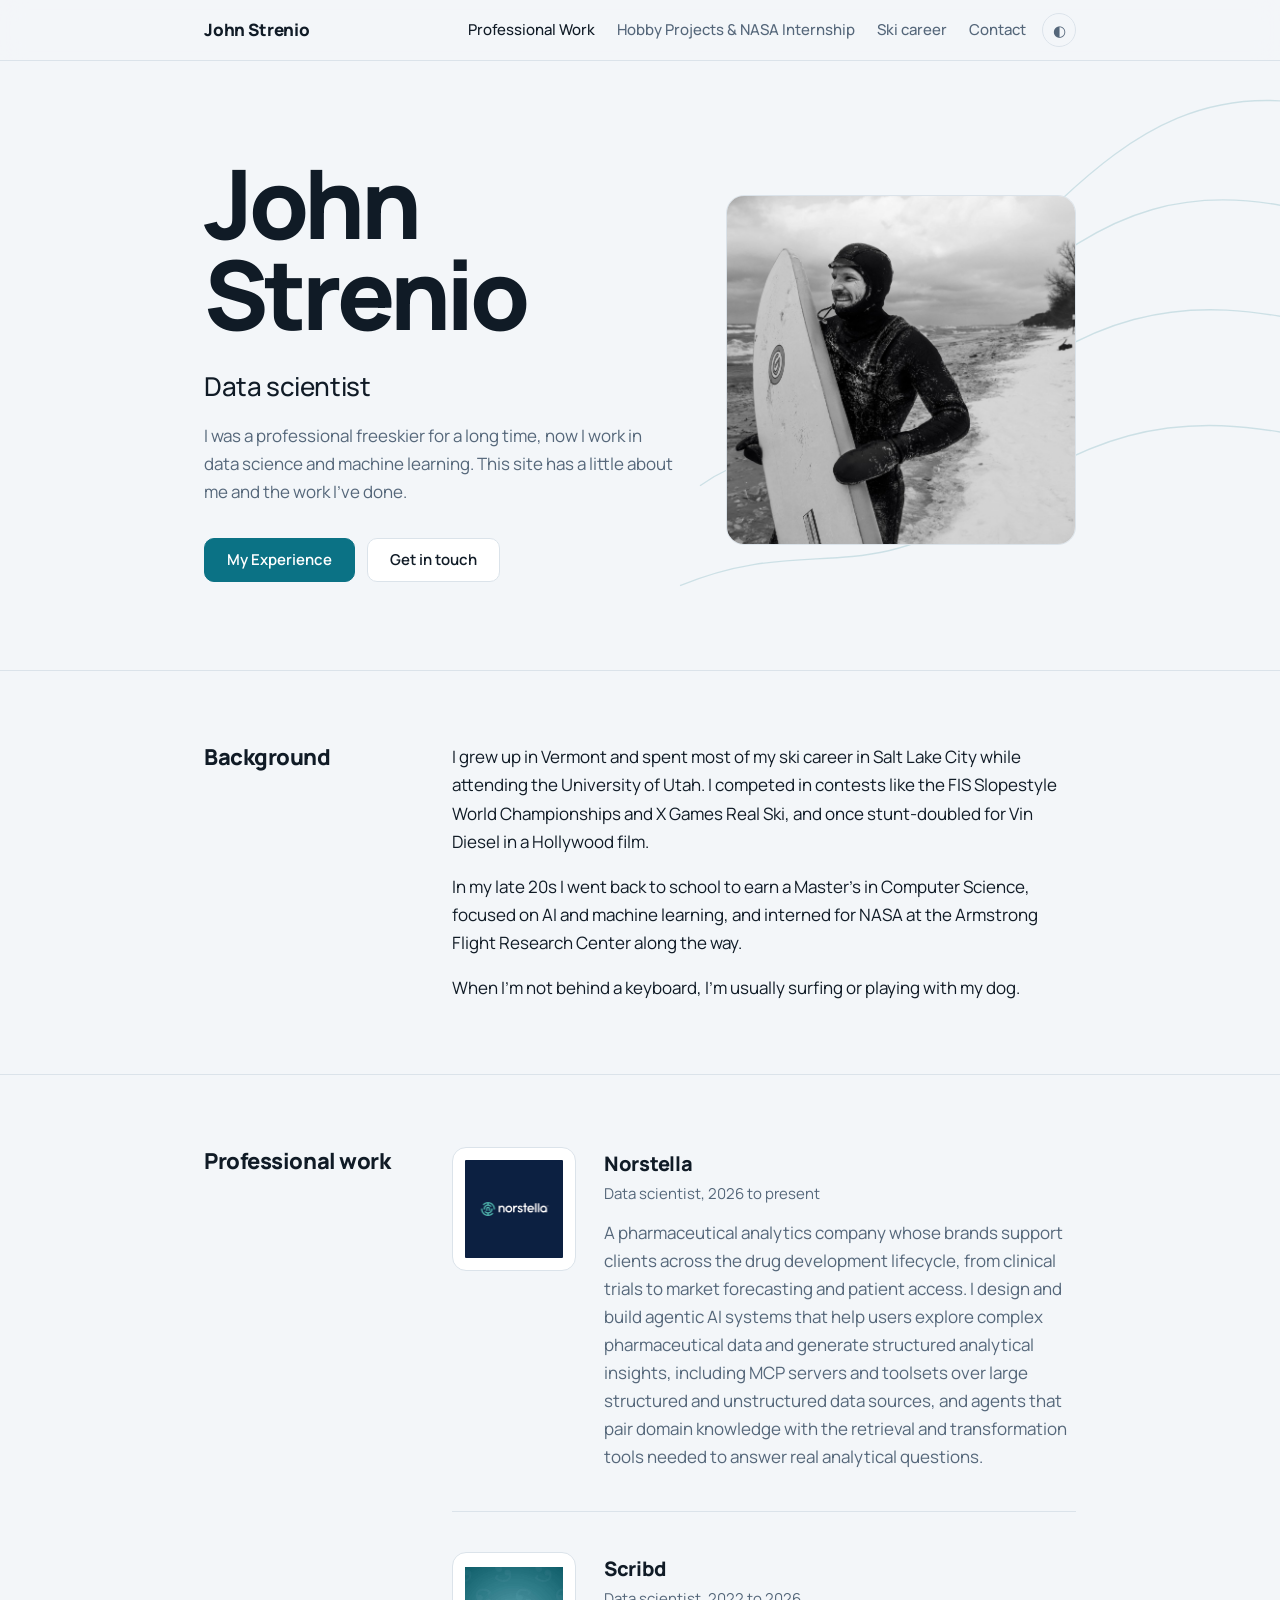
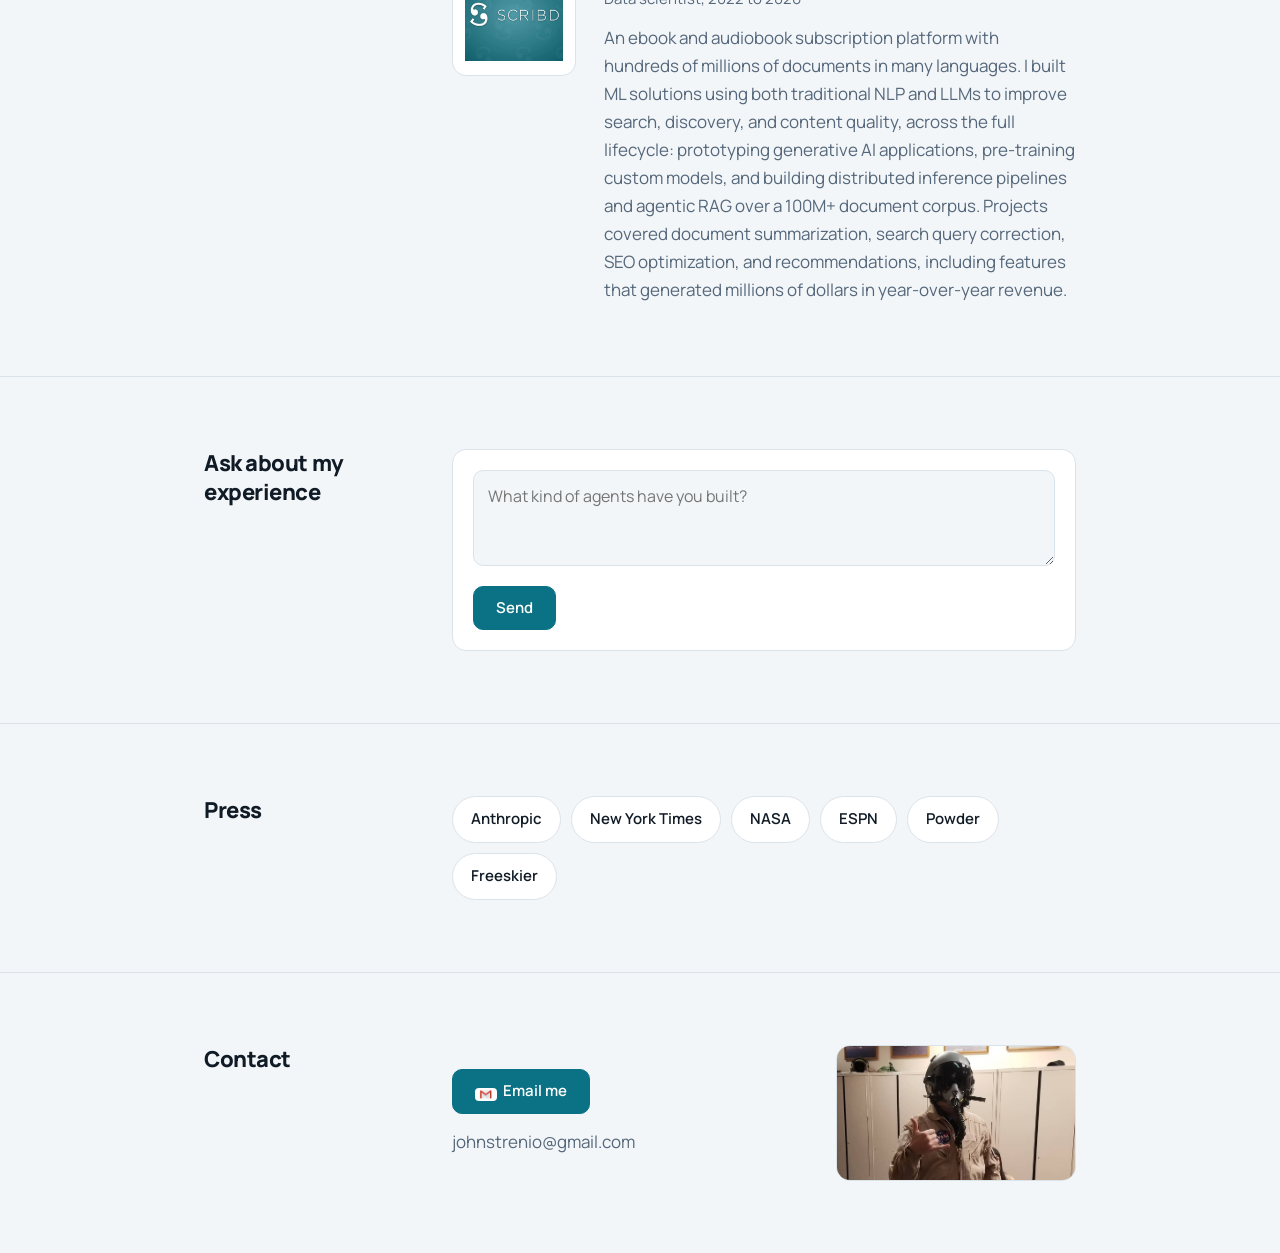
==== commit 6c0fd0cb: "Update index.html" ====
--- a/index.html
+++ b/index.html
@@ -4,7 +4,7 @@
 <meta charset="utf-8">
 <meta name="viewport" content="width=device-width, initial-scale=1">
 <title>John Strenio | Data Scientist</title>
-<meta name="description" content="John Strenio is a data scientist building agentic AI systems. Former professional freeskier.">
+<meta name="description" content="John Strenio is a data scientist. Former professional freeskier.">
 <link rel="shortcut icon" href="favicon12.png" type="image/png">
 <link rel="preconnect" href="https://fonts.googleapis.com">
 <link rel="preconnect" href="https://fonts.gstatic.com" crossorigin>
@@ -20,7 +20,7 @@
   <div class="wrap">
     <a class="brand" href="index.html">John Strenio</a>
     <div class="nav-right">
-      <nav class="links" id="links" aria-label="Main"><a href="index.html#work" aria-current="page">Work</a><a href="projects.html">Hobby projects &amp; NASA</a><a href="ski.html">Ski career</a><a href="index.html#contact">Contact</a></nav>
+      <nav class="links" id="links" aria-label="Main"><a href="index.html#work" aria-current="page">Professional Work</a><a href="projects.html">Hobby Projects &amp; NASA Internship</a><a href="ski.html">Ski career</a><a href="index.html#contact">Contact</a></nav>
       <button class="icon-btn" id="theme" type="button" aria-label="Toggle light and dark theme">&#9680;</button>
       <button class="icon-btn menu" id="menu" type="button" aria-label="Menu" aria-expanded="false" aria-controls="links">&#9776;</button>
     </div>
@@ -35,9 +35,9 @@
     <div class="wrap">
       <div>
         <h1>John<br>Strenio</h1>
-        <p class="role">Data scientist building agentic AI systems.</p>
-        <p class="intro">I was a professional freeskier for a long time, and now I work in data science and machine learning. This site has a little about me and the work I&rsquo;ve done.</p>
-        <div class="actions"><a class="btn primary" href="#work">See my work</a><a class="btn" href="#contact">Get in touch</a></div>
+        <p class="role">Data scientist</p>
+        <p class="intro">I was a professional freeskier for a long time, now I work in data science and machine learning. This site has a little about me and the work I&rsquo;ve done.</p>
+        <div class="actions"><a class="btn primary" href="#work">My Experience</a><a class="btn" href="#contact">Get in touch</a></div>
       </div>
       <div class="photo"><img src="images/lake_surf.jpg" alt="John surfing on a lake"></div>
     </div>
@@ -45,8 +45,8 @@
 
   <section id="about"><div class="wrap grid"><h2>Background</h2><div class="body">
     <p>I grew up in Vermont and spent most of my ski career in Salt Lake City while attending the University of Utah. I competed in contests like the FIS Slopestyle World Championships and X Games Real Ski, and once stunt-doubled for Vin Diesel in a Hollywood film.</p>
-    <p>In my late 20s I went back to school for a Master&rsquo;s in Computer Science, focused on AI and machine learning, and interned for NASA at the Armstrong Flight Research Center along the way.</p>
-    <p>When I&rsquo;m not deep in data science and machine learning, I&rsquo;m usually surfing or playing with my dog.</p>
+    <p>In my late 20s I went back to school to earn a Master&rsquo;s in Computer Science, focused on AI and machine learning, and interned for NASA at the Armstrong Flight Research Center along the way.</p>
+    <p>When I&rsquo;m not behind a keyboard, I&rsquo;m usually surfing or playing with my dog.</p>
   </div></div></section>
 
   <section id="work"><div class="wrap grid"><h2 id="nasa">Professional work</h2><div>
@@ -63,7 +63,7 @@
   </div></div></section>
 
   <section id="ask"><div class="wrap grid"><h2>Ask about my experience</h2><div>
-    <p class="hint">Type a question about my background or work and get an answer.</p>
+    <!-- <p class="hint">Type a question about my background or work and get an answer.</p> -->
     <div class="ask">
       <label for="q" style="position:absolute;left:-9999px">Your question</label>
       <textarea id="q" placeholder="What kind of agents have you built?"></textarea>
@@ -87,7 +87,7 @@
     <img class="shaka" src="images/shaka.jpg" alt="Shaka">
   </div></div></section>
 </main>
-<footer><div class="wrap">&copy; <span id="yr">2026</span> John Strenio</div></footer>
+<!-- <footer><div class="wrap">&copy; <span id="yr">2026</span> John Strenio</div></footer> -->
 
 <script src="site.js"></script>
 </body>
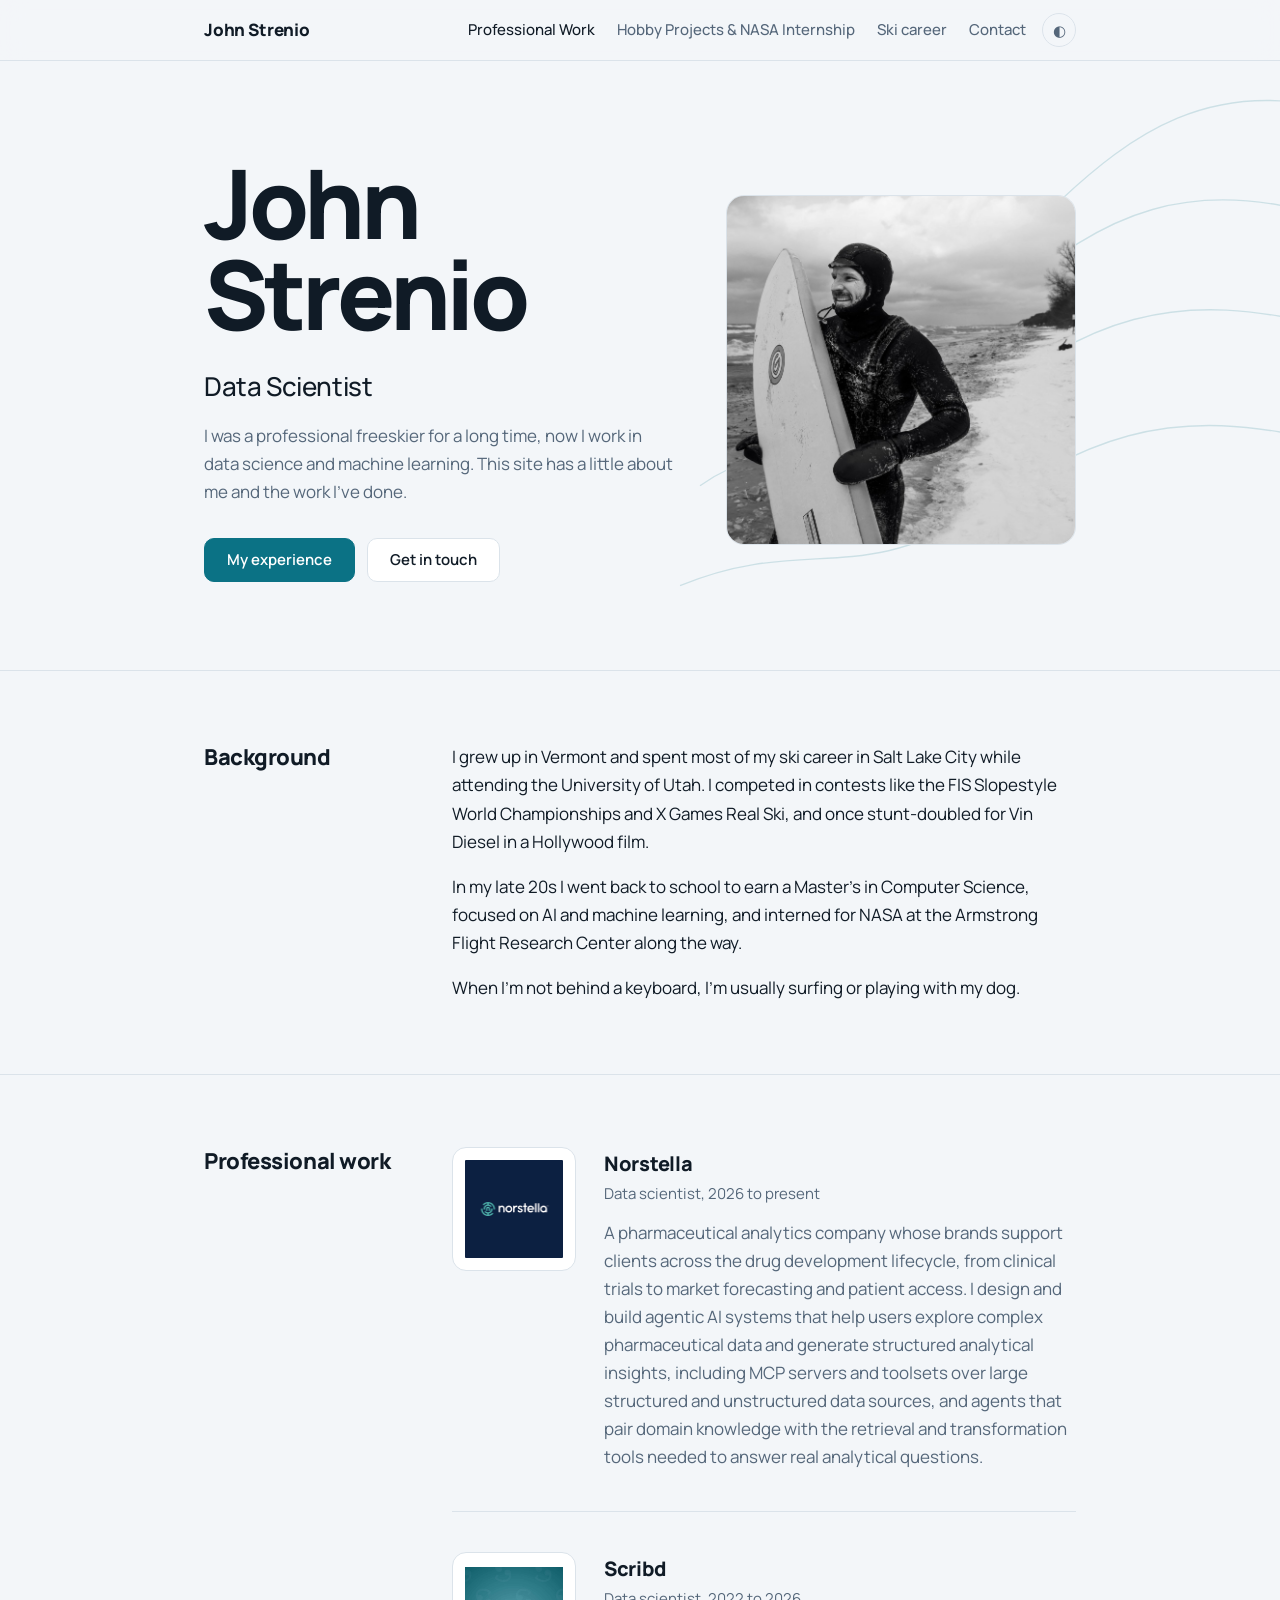
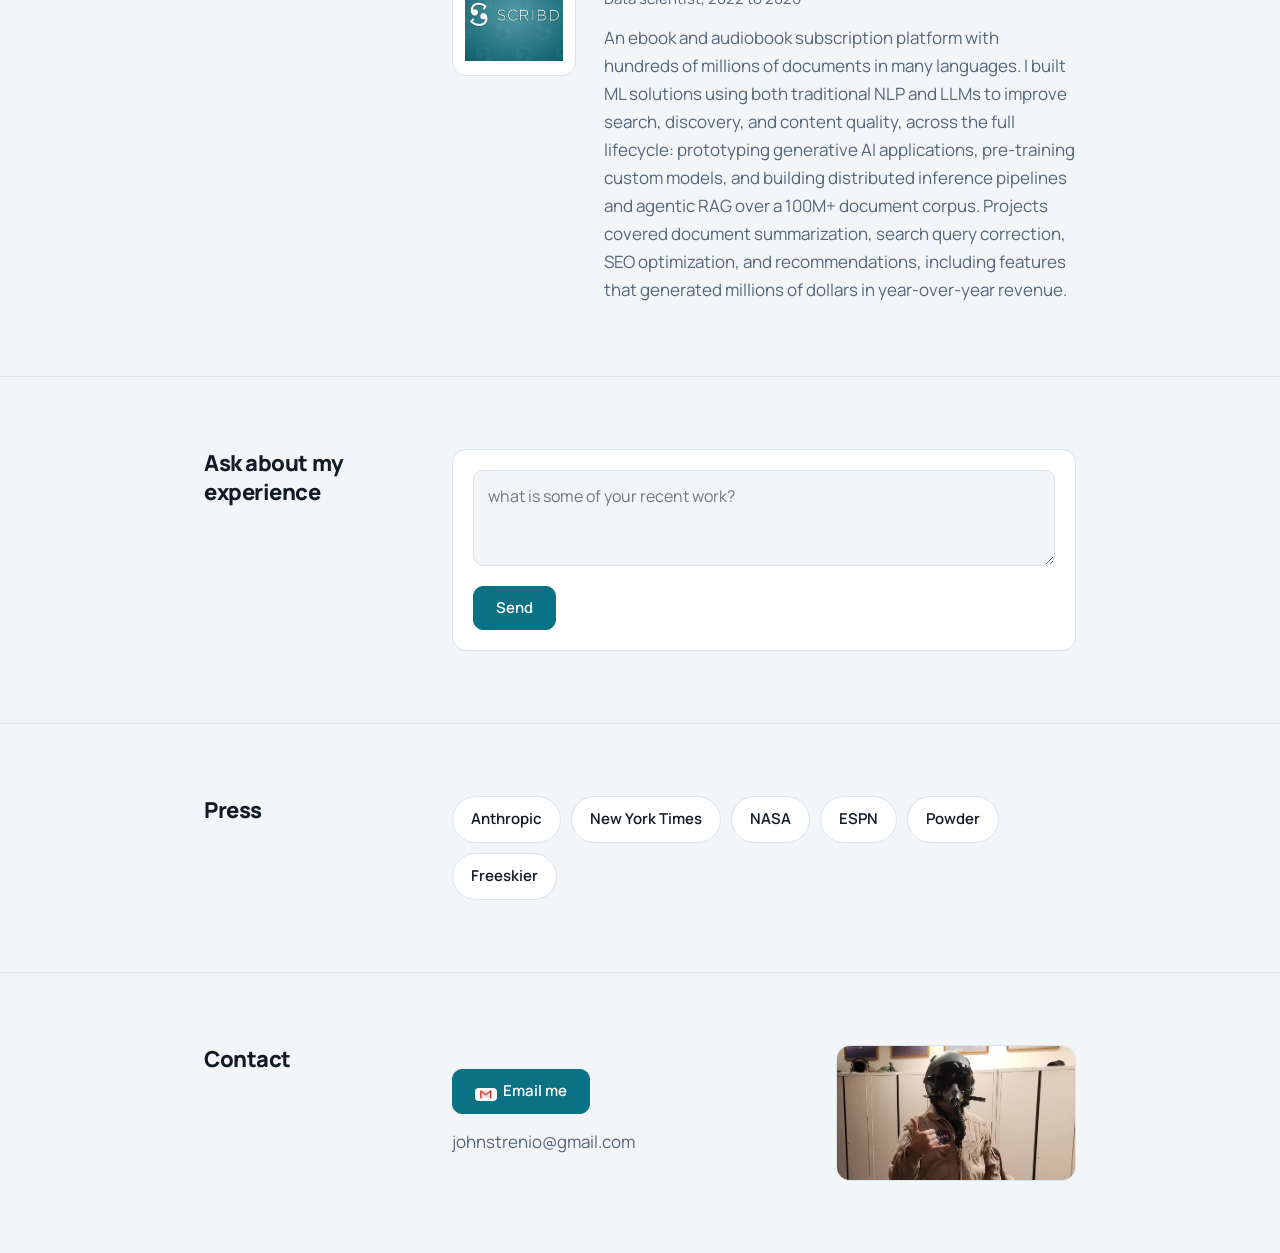
==== commit 60afc9d3: "Update index.html" ====
--- a/index.html
+++ b/index.html
@@ -35,9 +35,9 @@
     <div class="wrap">
       <div>
         <h1>John<br>Strenio</h1>
-        <p class="role">Data scientist</p>
+        <p class="role">Data Scientist</p>
         <p class="intro">I was a professional freeskier for a long time, now I work in data science and machine learning. This site has a little about me and the work I&rsquo;ve done.</p>
-        <div class="actions"><a class="btn primary" href="#work">My Experience</a><a class="btn" href="#contact">Get in touch</a></div>
+        <div class="actions"><a class="btn primary" href="#work">My experience</a><a class="btn" href="#contact">Get in touch</a></div>
       </div>
       <div class="photo"><img src="images/lake_surf.jpg" alt="John surfing on a lake"></div>
     </div>
@@ -66,7 +66,7 @@
     <!-- <p class="hint">Type a question about my background or work and get an answer.</p> -->
     <div class="ask">
       <label for="q" style="position:absolute;left:-9999px">Your question</label>
-      <textarea id="q" placeholder="What kind of agents have you built?"></textarea>
+      <textarea id="q" placeholder="what is some of your recent work?"></textarea>
       <button class="btn primary" id="send" type="button">Send</button>
       <p class="out" id="out" aria-live="polite"></p>
     </div>
